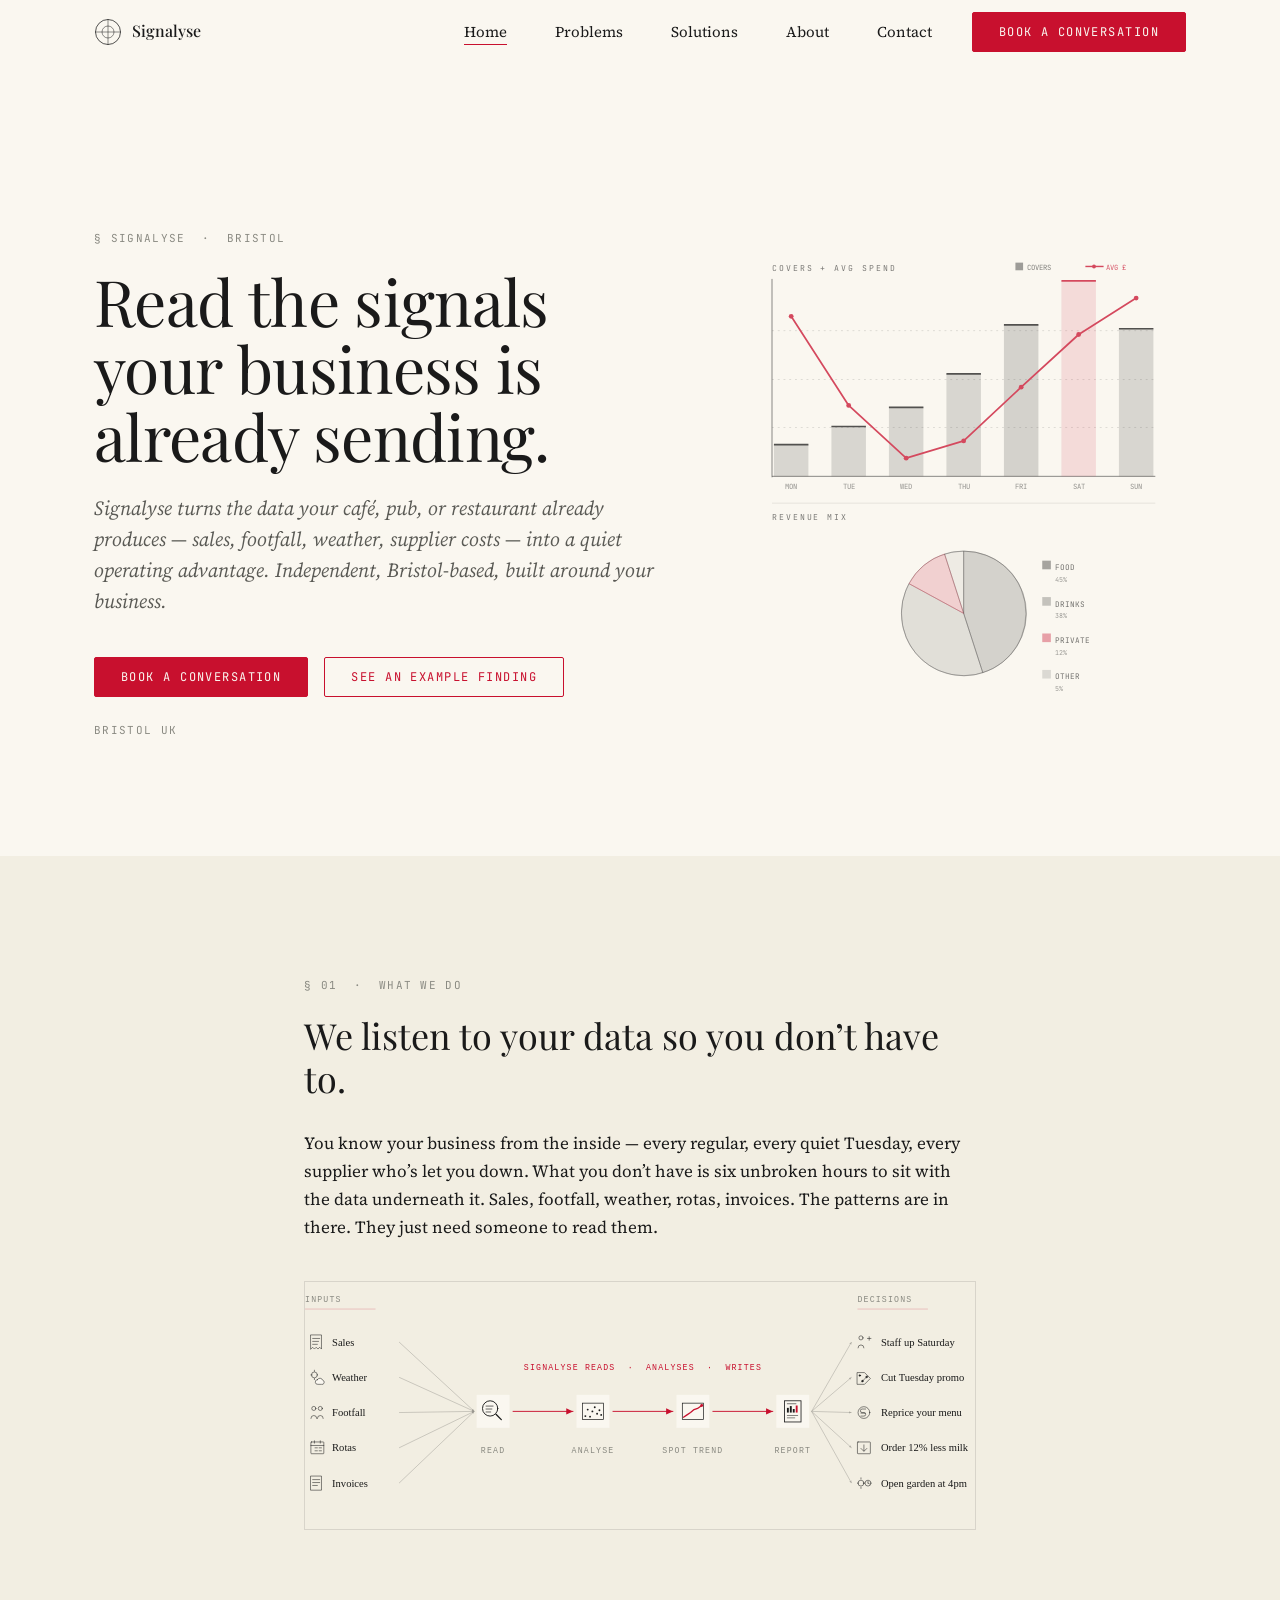
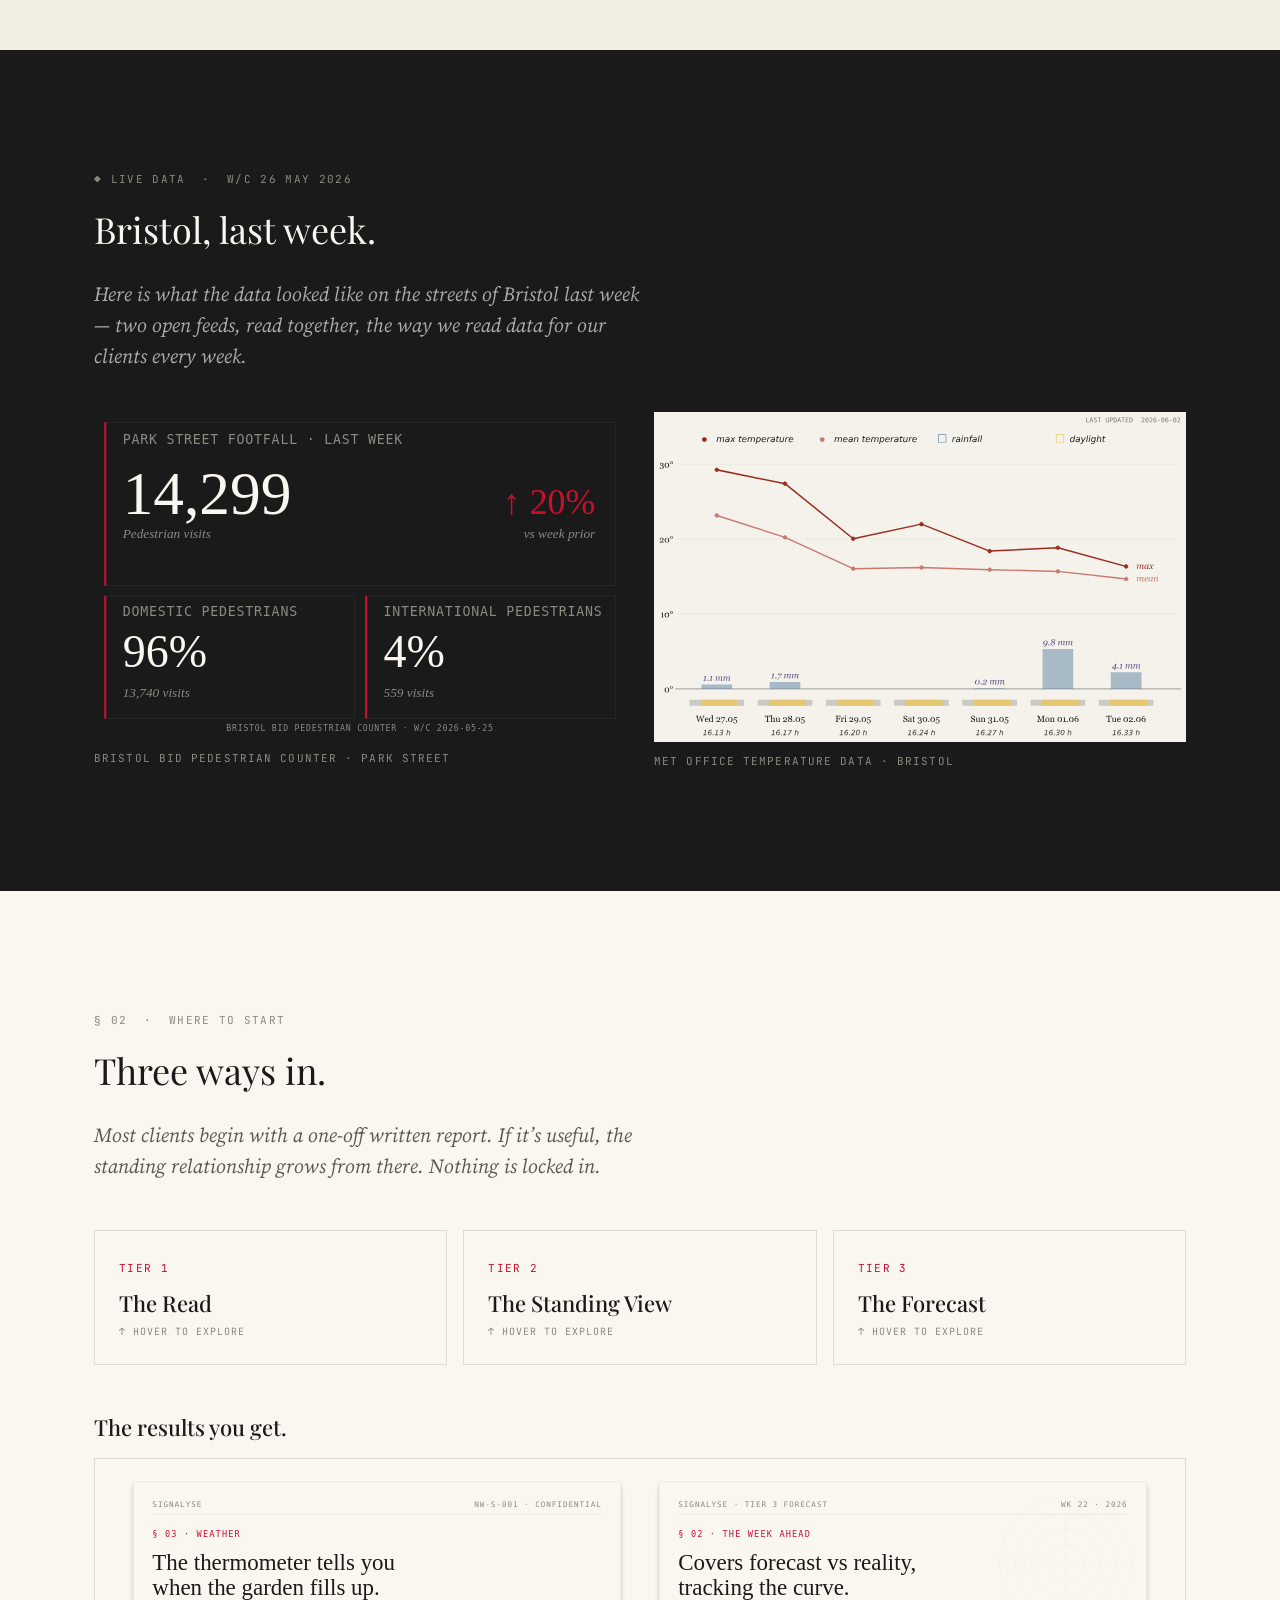
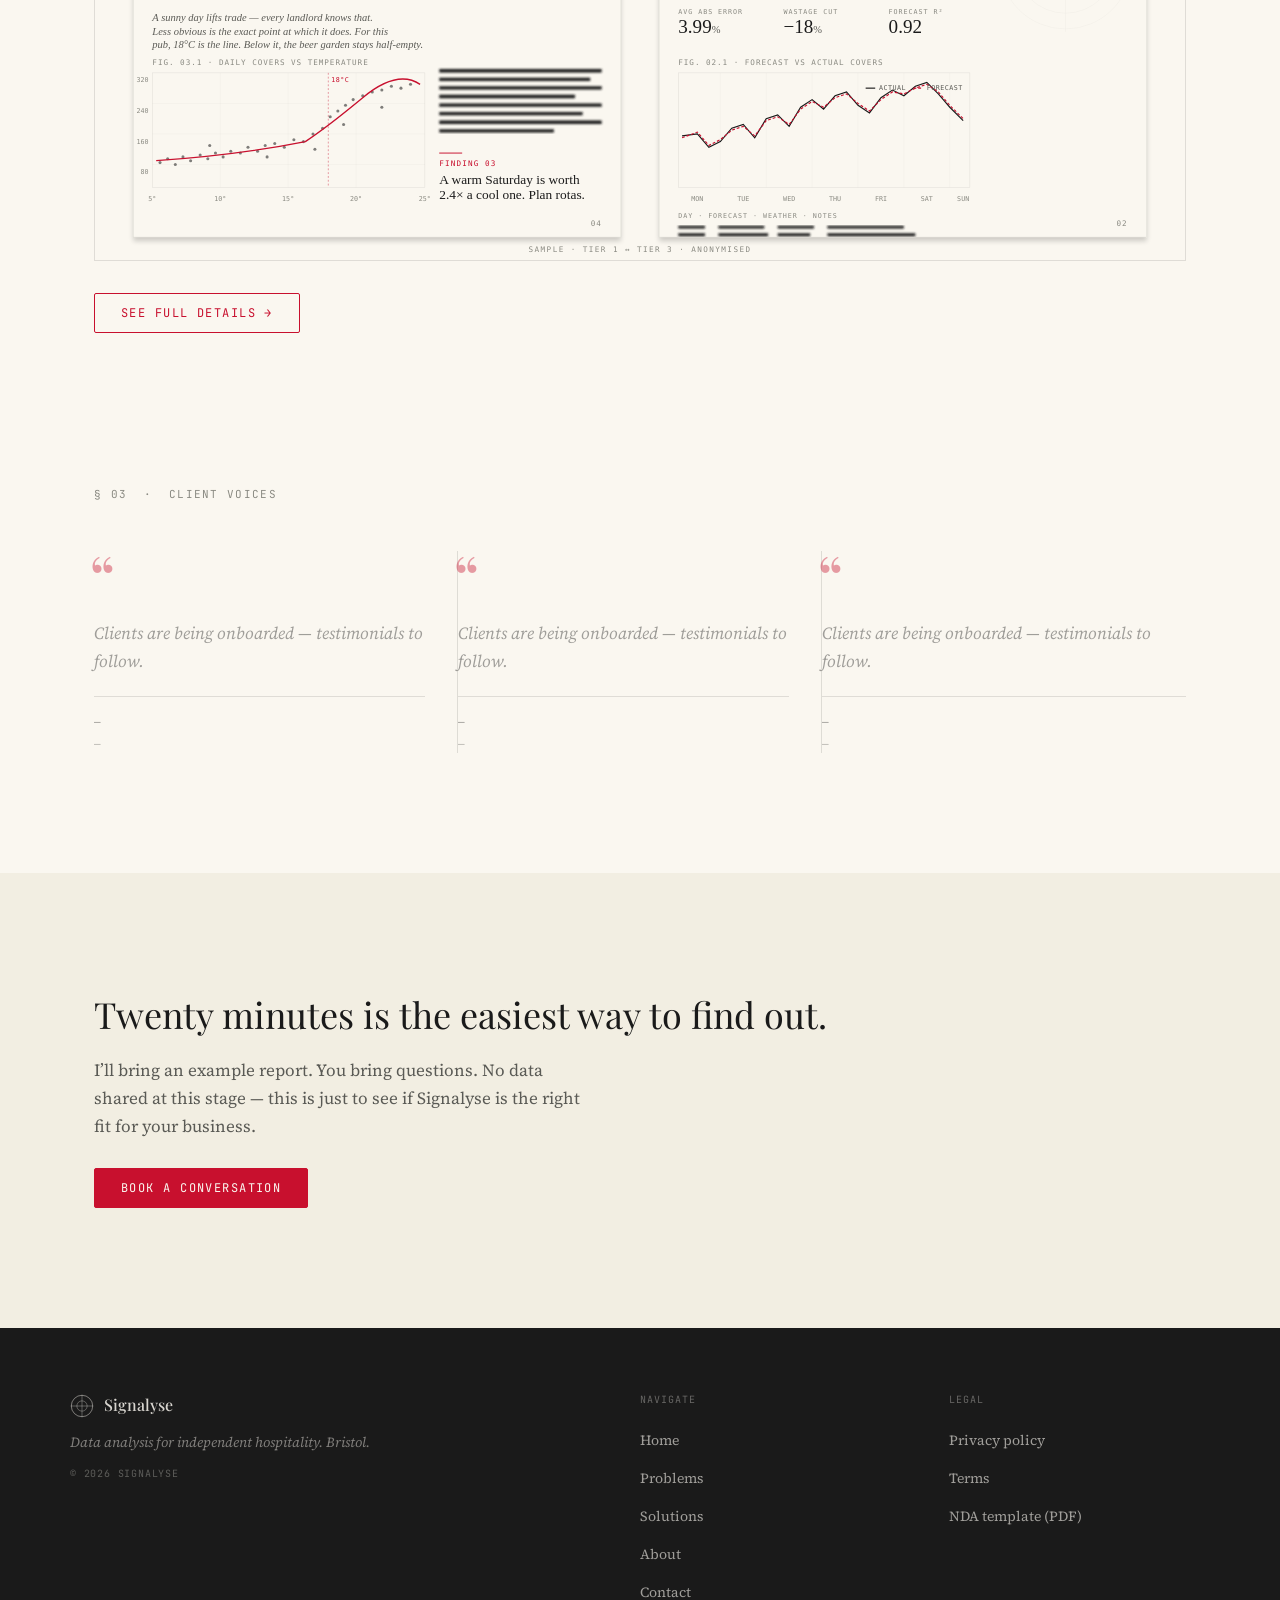
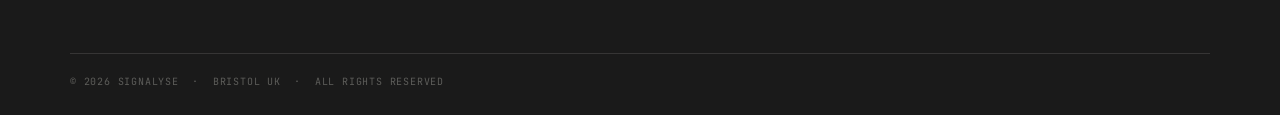
==== index.html @ 60c5df16 "live section on website" ====
<!DOCTYPE html>
<html lang="en">
<head>
  <meta charset="UTF-8">
  <meta name="viewport" content="width=device-width, initial-scale=1.0">
  <meta name="description" content="Signalyse turns the data your café, pub, or restaurant already produces into a quiet operating advantage. Independent, Bristol-based.">
  <title>Signalyse — Bristol</title>

  <!-- EDIT ME: Add analytics snippet here when ready.
  Example (Plausible, no cookies):
  <script defer data-domain="signalyse.co.uk" src="https://plausible.io/js/script.js"></script>
  -->

  <link rel="preconnect" href="https://fonts.googleapis.com">
  <link rel="preconnect" href="https://fonts.gstatic.com" crossorigin>
  <link href="https://fonts.googleapis.com/css2?family=JetBrains+Mono:wght@400&family=Playfair+Display:wght@400;500&family=Source+Serif+4:ital,opsz,wght@0,8..60,400;0,8..60,500;1,8..60,400&display=swap" rel="stylesheet">
  <link rel="stylesheet" href="styles.css?v=3">
</head>
<body class="page-body">

<!-- ============================================================
     NAVIGATION — If you edit nav, update on all five pages.
     Pages: index.html, problems.html, solutions.html, about.html, contact.html
     ============================================================ -->
<header id="site-header">
  <div class="nav-inner">
    <a href="index.html" class="nav-brand" aria-label="Signalyse — home">
      <svg viewBox="0 0 28 28" width="28" height="28" fill="none" aria-hidden="true" focusable="false">
        <circle cx="14" cy="14" r="12.5" stroke="currentColor" stroke-width="0.75"/>
        <circle cx="14" cy="14" r="6"    stroke="currentColor" stroke-width="0.5"/>
        <line x1="14" y1="1"  x2="14" y2="27" stroke="currentColor" stroke-width="0.5"/>
        <line x1="1"  y1="14" x2="27" y2="14" stroke="currentColor" stroke-width="0.5"/>
      </svg>
      <span class="nav-brand-name">Signalyse</span>
    </a>
    <ul class="nav-links" role="list">
      <li><a href="index.html">Home</a></li>
      <li><a href="problems.html">Problems</a></li>
      <li><a href="solutions.html">Solutions</a></li>
      <li><a href="about.html">About</a></li>
      <li><a href="contact.html">Contact</a></li>
    </ul>
    <a href="https://cal.com/signalyse/20min" class="btn btn-primary nav-cta" target="_blank" rel="noopener noreferrer">Book a conversation</a>
    <button id="menu-toggle" class="nav-hamburger"
            aria-expanded="false" aria-controls="mobile-menu"
            aria-label="Open navigation menu">
      <svg viewBox="0 0 24 24" width="22" height="22" fill="none" aria-hidden="true" focusable="false">
        <line x1="3" y1="6"  x2="21" y2="6"  stroke="currentColor" stroke-width="1.5"/>
        <line x1="3" y1="12" x2="21" y2="12" stroke="currentColor" stroke-width="1.5"/>
        <line x1="3" y1="18" x2="21" y2="18" stroke="currentColor" stroke-width="1.5"/>
      </svg>
    </button>
  </div>
</header>

<div id="mobile-menu" role="dialog" aria-modal="true" aria-label="Navigation menu" aria-hidden="true">
  <button id="menu-close" class="mobile-menu-close" aria-label="Close navigation menu">
    <svg viewBox="0 0 24 24" width="22" height="22" fill="none" aria-hidden="true" focusable="false">
      <line x1="4" y1="4" x2="20" y2="20" stroke="currentColor" stroke-width="1.5"/>
      <line x1="20" y1="4" x2="4" y2="20" stroke="currentColor" stroke-width="1.5"/>
    </svg>
  </button>
  <nav class="mobile-menu-links" aria-label="Mobile navigation">
    <a href="index.html">Home</a>
    <a href="problems.html">Problems</a>
    <a href="solutions.html">Solutions</a>
    <a href="about.html">About</a>
    <a href="contact.html">Contact</a>
  </nav>
  <a href="https://cal.com/signalyse/20min" class="btn btn-primary mobile-menu-cta" target="_blank" rel="noopener noreferrer">Book a conversation</a>
</div>


<main>

<!-- ============================================================
     HERO
     ============================================================ -->
<section class="hero" aria-labelledby="hero-heading">
  <div class="hero-inner container">

    <div class="hero-content fade-in">
      <span class="section-label">&sect; SIGNALYSE &nbsp;&middot;&nbsp; BRISTOL</span>
      <h1 id="hero-heading">Read the signals your business is already sending.</h1>
      <p class="lead">Signalyse turns the data your caf&eacute;, pub, or restaurant already produces &mdash; sales, footfall, weather, supplier costs &mdash; into a quiet operating advantage. Independent, Bristol-based, built around your business.</p>
      <div class="btn-group">
        <a href="contact.html" class="btn btn-primary">Book a conversation</a>
        <a href="problems.html" class="btn btn-secondary">See an example finding</a>
      </div>
      <p class="hero-credential">BRISTOL UK</p>
    </div>

    <!-- Decorative analytics charts SVG — desktop only -->
    <svg class="hero-decoration" viewBox="0 0 480 480" style="opacity:0.75" aria-hidden="true" focusable="false">

      <!-- ── Combined chart: Covers (bars) + Avg Spend (line) ── -->
      <text x="48" y="18" font-family="'JetBrains Mono', monospace" font-size="8.5" letter-spacing="2" fill="currentColor" opacity="0.75">COVERS + AVG SPEND</text>

      <!-- Chart legend -->
      <rect x="302" y="9" width="8" height="8" fill="currentColor" opacity="0.55"/>
      <text x="314" y="17" font-family="'JetBrains Mono', monospace" font-size="7.5" fill="currentColor" opacity="0.7">COVERS</text>
      <line x1="375" y1="13" x2="394" y2="13" stroke="#C8102E" stroke-width="1.5"/>
      <circle cx="384" cy="13" r="2" fill="#C8102E"/>
      <text x="397" y="17" font-family="'JetBrains Mono', monospace" font-size="7.5" fill="#C8102E" opacity="0.9">AVG £</text>

      <!-- Grid lines -->
      <line x1="48" y1="80"  x2="448" y2="80"  stroke="currentColor" stroke-width="0.4" stroke-dasharray="2,4" opacity="0.45"/>
      <line x1="48" y1="131" x2="448" y2="131" stroke="currentColor" stroke-width="0.4" stroke-dasharray="2,4" opacity="0.45"/>
      <line x1="48" y1="181" x2="448" y2="181" stroke="currentColor" stroke-width="0.4" stroke-dasharray="2,4" opacity="0.45"/>

      <!-- Axes -->
      <line x1="48" y1="232" x2="448" y2="232" stroke="currentColor" stroke-width="0.7"/>
      <line x1="48" y1="26"  x2="48"  y2="233" stroke="currentColor" stroke-width="0.7"/>

      <!-- Bar fills (covers Mon–Sun: 24,38,52,78,115,148,112 normalised to 204px) -->
      <rect x="50"  y="199" width="36" height="33"  fill="currentColor" opacity="0.20"/>
      <rect x="110" y="180" width="36" height="52"  fill="currentColor" opacity="0.20"/>
      <rect x="170" y="160" width="36" height="72"  fill="currentColor" opacity="0.20"/>
      <rect x="230" y="125" width="36" height="107" fill="currentColor" opacity="0.20"/>
      <rect x="290" y="74"  width="36" height="158" fill="currentColor" opacity="0.22"/>
      <rect x="350" y="28"  width="36" height="204" fill="#C8102E"     opacity="0.16"/>
      <rect x="410" y="78"  width="36" height="154" fill="currentColor" opacity="0.20"/>

      <!-- Bar top caps -->
      <line x1="50"  y1="199" x2="86"  y2="199" stroke="currentColor" stroke-width="1.8"/>
      <line x1="110" y1="180" x2="146" y2="180" stroke="currentColor" stroke-width="1.8"/>
      <line x1="170" y1="160" x2="206" y2="160" stroke="currentColor" stroke-width="1.8"/>
      <line x1="230" y1="125" x2="266" y2="125" stroke="currentColor" stroke-width="1.8"/>
      <line x1="290" y1="74"  x2="326" y2="74"  stroke="currentColor" stroke-width="1.8"/>
      <line x1="350" y1="28"  x2="386" y2="28"  stroke="#C8102E"     stroke-width="1.8"/>
      <line x1="410" y1="78"  x2="446" y2="78"  stroke="currentColor" stroke-width="1.8"/>

      <!-- Avg spend line (red — high Mon/Sun, dips midweek) -->
      <polyline points="68,65 128,158 188,213 248,195 308,139 368,84 428,46"
                fill="none" stroke="#C8102E" stroke-width="1.8" stroke-linejoin="round" stroke-linecap="round"/>

      <!-- Avg spend dots -->
      <circle cx="68"  cy="65"  r="2.5" fill="#C8102E"/>
      <circle cx="128" cy="158" r="2.5" fill="#C8102E"/>
      <circle cx="188" cy="213" r="2.5" fill="#C8102E"/>
      <circle cx="248" cy="195" r="2.5" fill="#C8102E"/>
      <circle cx="308" cy="139" r="2.5" fill="#C8102E"/>
      <circle cx="368" cy="84"  r="2.5" fill="#C8102E"/>
      <circle cx="428" cy="46"  r="2.5" fill="#C8102E"/>

      <!-- Day labels -->
      <text x="68"  y="245" font-family="'JetBrains Mono', monospace" font-size="7.5" fill="currentColor" text-anchor="middle" opacity="0.6">MON</text>
      <text x="128" y="245" font-family="'JetBrains Mono', monospace" font-size="7.5" fill="currentColor" text-anchor="middle" opacity="0.6">TUE</text>
      <text x="188" y="245" font-family="'JetBrains Mono', monospace" font-size="7.5" fill="currentColor" text-anchor="middle" opacity="0.6">WED</text>
      <text x="248" y="245" font-family="'JetBrains Mono', monospace" font-size="7.5" fill="currentColor" text-anchor="middle" opacity="0.6">THU</text>
      <text x="308" y="245" font-family="'JetBrains Mono', monospace" font-size="7.5" fill="currentColor" text-anchor="middle" opacity="0.6">FRI</text>
      <text x="368" y="245" font-family="'JetBrains Mono', monospace" font-size="7.5" fill="currentColor" text-anchor="middle" opacity="0.6">SAT</text>
      <text x="428" y="245" font-family="'JetBrains Mono', monospace" font-size="7.5" fill="currentColor" text-anchor="middle" opacity="0.6">SUN</text>

      <!-- Section divider -->
      <line x1="48" y1="260" x2="448" y2="260" stroke="currentColor" stroke-width="0.4" opacity="0.3"/>

      <!-- ── Pie chart: Revenue Mix ── -->
      <text x="48" y="278" font-family="'JetBrains Mono', monospace" font-size="8.5" letter-spacing="2" fill="currentColor" opacity="0.75">REVENUE MIX</text>

      <!--
        Pie: cx=248 cy=375 r=65. Arcs start 12 o'clock, clockwise.
        Boundary points computed as (cx + r·cos θ, cy + r·sin θ)
        where θ = 2π·cumulative − π/2
        P0 (  0%) = (248, 310)   P1 (45%) = (268, 437)
        P2 ( 83%) = (191, 344)   P3 (95%) = (228, 313)
      -->

      <!-- Food 45% -->
      <path d="M248,310 A65,65 0 0,1 268,437 L248,375 Z" fill="currentColor" opacity="0.22"/>
      <path d="M248,310 A65,65 0 0,1 268,437 L248,375 Z" fill="none" stroke="currentColor" stroke-width="0.7" opacity="0.5"/>

      <!-- Drinks 38% -->
      <path d="M268,437 A65,65 0 0,1 191,344 L248,375 Z" fill="currentColor" opacity="0.14"/>
      <path d="M268,437 A65,65 0 0,1 191,344 L248,375 Z" fill="none" stroke="currentColor" stroke-width="0.7" opacity="0.5"/>

      <!-- Private Dining 12% -->
      <path d="M191,344 A65,65 0 0,1 228,313 L248,375 Z" fill="#C8102E" opacity="0.22"/>
      <path d="M191,344 A65,65 0 0,1 228,313 L248,375 Z" fill="none" stroke="#C8102E" stroke-width="0.7" opacity="0.6"/>

      <!-- Other 5% -->
      <path d="M228,313 A65,65 0 0,1 248,310 L248,375 Z" fill="currentColor" opacity="0.07"/>
      <path d="M228,313 A65,65 0 0,1 248,310 L248,375 Z" fill="none" stroke="currentColor" stroke-width="0.7" opacity="0.5"/>

      <!-- Outer ring -->
      <circle cx="248" cy="375" r="65" fill="none" stroke="currentColor" stroke-width="0.7" opacity="0.5"/>

      <!-- Pie legend (right of centred pie, x=313+17 gap = 330) -->
      <rect x="330" y="320" width="9" height="9" fill="currentColor" opacity="0.50"/>
      <text x="343" y="330" font-family="'JetBrains Mono', monospace" font-size="8" fill="currentColor" opacity="0.8">FOOD</text>
      <text x="343" y="342" font-family="'JetBrains Mono', monospace" font-size="7" fill="currentColor" opacity="0.55">45%</text>

      <rect x="330" y="358" width="9" height="9" fill="currentColor" opacity="0.32"/>
      <text x="343" y="368" font-family="'JetBrains Mono', monospace" font-size="8" fill="currentColor" opacity="0.8">DRINKS</text>
      <text x="343" y="380" font-family="'JetBrains Mono', monospace" font-size="7" fill="currentColor" opacity="0.55">38%</text>

      <rect x="330" y="396" width="9" height="9" fill="#C8102E" opacity="0.50"/>
      <text x="343" y="406" font-family="'JetBrains Mono', monospace" font-size="8" fill="currentColor" opacity="0.8">PRIVATE</text>
      <text x="343" y="418" font-family="'JetBrains Mono', monospace" font-size="7" fill="currentColor" opacity="0.55">12%</text>

      <rect x="330" y="434" width="9" height="9" fill="currentColor" opacity="0.18"/>
      <text x="343" y="444" font-family="'JetBrains Mono', monospace" font-size="8" fill="currentColor" opacity="0.8">OTHER</text>
      <text x="343" y="456" font-family="'JetBrains Mono', monospace" font-size="7" fill="currentColor" opacity="0.55">5%</text>

    </svg>

  </div>
</section>


<!-- ============================================================
     &sect; 01 &middot; WHAT WE DO
     ============================================================ -->
<section aria-labelledby="whatwedo-heading" style="background:var(--bg-secondary)">
  <div class="prose-c fade-in" style="max-width:720px;margin:0 auto;padding:0 24px">
    <span class="section-label">&sect; 01 &nbsp;&middot;&nbsp; WHAT WE DO</span>
    <h2 id="whatwedo-heading">We listen to your data so you don&rsquo;t have to.</h2>
    <p>You know your business from the inside &mdash; every regular, every quiet Tuesday, every supplier who&rsquo;s let you down. What you don&rsquo;t have is six unbroken hours to sit with the data underneath it. Sales, footfall, weather, rotas, invoices. The patterns are in there. They just need someone to read them.</p>
    <figure class="fade-in" style="margin-top:40px">
      <img src="assets/images/diagram-inputs-decisions.svg"
           alt="Diagram showing how Signalyse reads inputs — sales, weather, footfall, rotas, invoices — then analyses, spots trends, and writes decisions back to the business owner"
           style="width:100%;border:0.5px solid var(--rule)"
           loading="lazy">
    </figure>
  </div>
</section>



<!-- ============================================================
     LIVE SIGNAL — LAST WEEK IN BRISTOL
     ============================================================ -->
<section aria-labelledby="signal-heading" class="section-signal">
  <div class="container">
    <span class="section-label fade-in">&#9670; LIVE DATA &nbsp;&middot;&nbsp; W/C 26 MAY 2026</span>
    <h2 id="signal-heading" class="fade-in">Bristol, last week.</h2>
    <p class="lead fade-in">Here is what the data looked like on the streets of Bristol last week &mdash; two open feeds, read together, the way we read data for our clients every week.</p>

    <div class="signal-grid">
      <figure class="signal-figure fade-in">
        <img src="Figures/footfall_2026-06-02.svg"
             alt="Park Street footfall dashboard: 14,299 pedestrian visits for the week of 26 May 2026, up 20% on the prior week — 96% domestic, 4% international"
             loading="lazy">
        <figcaption class="signal-caption">Bristol BID pedestrian counter &middot; Park Street</figcaption>
      </figure>
      <figure class="signal-figure fade-in">
        <img src="Figures/weather_2026-06-02.svg"
             alt="Temperature chart for Bristol, 27 May to 2 June 2026, showing daily maximum and mean temperatures rising toward 25°C by Saturday"
             loading="lazy">
        <figcaption class="signal-caption">Met Office temperature data &middot; Bristol</figcaption>
      </figure>
    </div>

  </div>
</section>


<!-- ============================================================
     &sect; 02 &middot; WHERE TO START
     ============================================================ -->
<section aria-labelledby="tiers-heading">
  <div class="container">
    <span class="section-label fade-in">&sect; 02 &nbsp;&middot;&nbsp; WHERE TO START</span>
    <h2 id="tiers-heading" class="fade-in">Three ways in.</h2>
    <p class="lead fade-in">Most clients begin with a one-off written report. If it&rsquo;s useful, the standing relationship grows from there. Nothing is locked in.</p>

    <div class="tier-preview-grid fade-in">

      <div class="tier-preview-card">
        <span class="tier-preview-num">Tier 1</span>
        <h3>The Read</h3>
        <span class="tier-hover-hint">&#8593; hover to explore</span>
        <div class="tier-expand">
          <p class="tier-preview-desc">A one-off written report. Your data read, analysed, and written up &mdash; patterns found, what they mean, and concrete moves in priority order.</p>
        </div>
      </div>

      <div class="tier-preview-card">
        <span class="tier-preview-num">Tier 2</span>
        <h3>The Standing View</h3>
        <span class="tier-hover-hint">&#8593; hover to explore</span>
        <div class="tier-expand">
          <p class="tier-preview-desc">Quarterly written brief, always-on live dashboard, and ongoing analyst access. A standing relationship that tracks your business across the year.</p>
        </div>
      </div>

      <div class="tier-preview-card">
        <span class="tier-preview-num">Tier 3</span>
        <h3>The Forecast</h3>
        <span class="tier-hover-hint">&#8593; hover to explore</span>
        <div class="tier-expand">
          <p class="tier-preview-desc">A weekly PDF delivered every Sunday evening &mdash; expected covers, sales, or footfall for the seven days ahead, built from your data and the Met Office forecast.</p>
        </div>
      </div>

    </div>

    <div class="fade-in" style="margin-top:48px">
      <h3 style="margin-bottom:16px">The results you get.</h3>
      <figure style="margin:0">
        <img src="assets/images/sample-report-preview.svg"
             alt="Sample Signalyse written report — showing data analysis, trend findings, and prioritised recommendations for a hospitality business"
             style="width:100%;border:0.5px solid var(--rule)"
             loading="lazy">
      </figure>
    </div>

    <div style="margin-top:2rem" class="fade-in">
      <a href="solutions.html" class="btn btn-secondary">See full details &rarr;</a>
    </div>
  </div>
</section>


<!-- ============================================================
     &sect; 03 &middot; CLIENT VOICES
     ============================================================
     ============================================================
     TESTIMONIALS &mdash; PRE-LAUNCH WARNING
     ============================================================
     Do not ship the site with placeholder testimonials live.
     Choose ONE before launch:
       A. Real quotes from real clients (preferred)
       B. Hide this section by adding hidden attribute: <section ... hidden>
     Fake testimonials destroy credibility instantly and are the
     single fastest way to lose the audience this site is for.
     Set this section to hidden until you have at least 2 real quotes.
     ============================================================ -->
<section aria-labelledby="testimonials-heading" style="padding-top:2rem">
  <div class="container">
    <span class="section-label">&sect; 03 &nbsp;&middot;&nbsp; CLIENT VOICES</span>

    <div class="testimonials-grid">

      <article class="testimonial fade-in">
        <span class="testimonial-mark" aria-hidden="true" style="opacity:0.4">&ldquo;</span>
        <blockquote class="testimonial-quote" style="opacity:0.4">
          <p><em>Clients are being onboarded &mdash; testimonials to follow.</em></p>
        </blockquote>
        <hr class="testimonial-rule" aria-hidden="true">
        <span class="testimonial-name" style="opacity:0.4">&mdash;</span>
        <span class="testimonial-role" style="opacity:0.4">&mdash;</span>
      </article>

      <article class="testimonial fade-in">
        <span class="testimonial-mark" aria-hidden="true" style="opacity:0.4">&ldquo;</span>
        <blockquote class="testimonial-quote" style="opacity:0.4">
          <p><em>Clients are being onboarded &mdash; testimonials to follow.</em></p>
        </blockquote>
        <hr class="testimonial-rule" aria-hidden="true">
        <span class="testimonial-name" style="opacity:0.4">&mdash;</span>
        <span class="testimonial-role" style="opacity:0.4">&mdash;</span>
      </article>

      <article class="testimonial fade-in">
        <span class="testimonial-mark" aria-hidden="true" style="opacity:0.4">&ldquo;</span>
        <blockquote class="testimonial-quote" style="opacity:0.4">
          <p><em>Clients are being onboarded &mdash; testimonials to follow.</em></p>
        </blockquote>
        <hr class="testimonial-rule" aria-hidden="true">
        <span class="testimonial-name" style="opacity:0.4">&mdash;</span>
        <span class="testimonial-role" style="opacity:0.4">&mdash;</span>
      </article>

    </div>
  </div>
</section>


<!-- ============================================================
     CLOSING CTA
     ============================================================ -->
<section style="background:var(--bg-secondary)" aria-labelledby="cta-heading">
  <div class="container">
    <div class="cta-strip fade-in">
      <h2 id="cta-heading">Twenty minutes is the easiest way to find out.</h2>
      <p>I&rsquo;ll bring an example report. You bring questions. No data shared at this stage &mdash; this is just to see if Signalyse is the right fit for your business.</p>
      <div class="btn-group">
        <a href="contact.html" class="btn btn-primary">Book a conversation</a>
      </div>
    </div>
  </div>
</section>

</main>


<!-- ============================================================
     FOOTER — If you edit footer, update on all five pages.
     Pages: index.html, problems.html, solutions.html, about.html, contact.html
     ============================================================ -->
<footer class="site-footer">
  <div class="footer-grid">
    <div>
      <a href="index.html" class="footer-brand-row" style="text-decoration:none" aria-label="Signalyse — home">
        <svg viewBox="0 0 28 28" width="24" height="24" fill="none" aria-hidden="true" focusable="false">
          <circle cx="14" cy="14" r="12.5" stroke="rgba(250,247,240,0.7)" stroke-width="0.75"/>
          <circle cx="14" cy="14" r="6"    stroke="rgba(250,247,240,0.7)" stroke-width="0.5"/>
          <line x1="14" y1="1"  x2="14" y2="27" stroke="rgba(250,247,240,0.7)" stroke-width="0.5"/>
          <line x1="1"  y1="14" x2="27" y2="14" stroke="rgba(250,247,240,0.7)" stroke-width="0.5"/>
        </svg>
        <span class="footer-brand-name">Signalyse</span>
      </a>
      <p class="footer-tagline">Data analysis for independent hospitality. Bristol.</p>
      <p class="footer-copy">&copy; 2026 Signalyse</p>
    </div>
    <nav aria-label="Footer navigation">
      <span class="footer-col-label">Navigate</span>
      <ul class="footer-links" role="list">
        <li><a href="index.html">Home</a></li>
        <li><a href="problems.html">Problems</a></li>
        <li><a href="solutions.html">Solutions</a></li>
        <li><a href="about.html">About</a></li>
        <li><a href="contact.html">Contact</a></li>
      </ul>
    </nav>
    <div>
      <span class="footer-col-label">Legal</span>
      <ul class="footer-links" role="list">
        <li><a href="#">Privacy policy</a></li>
        <li><a href="#">Terms</a></li>
        <li><a href="assets/pdf/signalyse-nda-template.pdf" download>NDA template (PDF)</a></li>
      </ul>
    </div>
  </div>
  <div class="footer-strip">
    <p>&copy; 2026 SIGNALYSE &nbsp;&middot;&nbsp; BRISTOL UK &nbsp;&middot;&nbsp; ALL RIGHTS RESERVED</p>
  </div>
</footer>


<script src="main.js"></script>
</body>
</html>
---- styles.css ----
/* ============================================================
   SIGNALYSE — styles.css
   Financial Press / Bloomberg Black design language
   ============================================================
   Structure:
     §0  Custom properties
     §1  Reset & base
     §2  Typography
     §3  Utilities
     §4  Buttons
     §5  Navigation & mobile menu
     §6  Footer
     §7  Hero sections
     §8  Pull quotes
     §9  Home — tier preview cards
     §10 Home — testimonials
     §11 Problems — question cards
     §12 Solutions — tier detail sections
     §13 About
     §14 Contact — methods strip
     §15 Contact — process flowchart
     §16 Contact — NDA / data checklist
     §17 Contact — form
     §18 Calendar modal
     §19 CTA strips
     §20 Fade-in animation
     §21 Responsive overrides
   ============================================================ */


/* ============================================================
   §0 — Custom properties
   EDIT ME: All tokens live here — nothing else needs changing
            for colour or type adjustments.
   ============================================================ */
:root {
  --bg-primary:   #FAF7F0;
  --bg-secondary: #F2EEE2;
  --bg-dark:      #1A1A1A;
  --ink:          #1A1A1A;
  --ink-muted:    #5A5A55;
  --ink-light:    #8A8A82;
  --accent:       #C8102E;
  --accent-dark:  #9A0C23;
  --rule:         rgba(26, 26, 26, 0.12);

  --font-display: 'Playfair Display', Georgia, serif;
  --font-body:    'Source Serif 4', 'Source Serif Pro', Georgia, serif;
  --font-mono:    'JetBrains Mono', 'Courier New', monospace;

  --nav-height:   56px;
  --section-v:    64px;
  --container:    1140px;
  --prose:        720px;
}


/* ============================================================
   §1 — Reset & base
   ============================================================ */
*, *::before, *::after { box-sizing: border-box; margin: 0; padding: 0; }

html {
  scroll-behavior: smooth;
  -webkit-text-size-adjust: 100%;
}

body {
  font-family: var(--font-body);
  font-size: 17px;
  line-height: 1.65;
  color: var(--ink);
  background: var(--bg-primary);
  -webkit-font-smoothing: antialiased;
  -moz-osx-font-smoothing: grayscale;
  overflow-x: hidden;
}

img, svg { display: block; max-width: 100%; }
a { color: inherit; text-decoration: none; }
ul, ol { list-style: none; }
button { font-family: inherit; cursor: pointer; background: none; border: none; color: inherit; }

:focus-visible {
  outline: 2px solid var(--accent);
  outline-offset: 2px;
}

@media (prefers-reduced-motion: reduce) {
  html { scroll-behavior: auto; }
}


/* ============================================================
   §2 — Typography
   ============================================================ */
h1, h2, h3 {
  font-family: var(--font-display);
  font-weight: 400;
  line-height: 1.1;
}

h1 { font-size: 40px; letter-spacing: -0.01em; line-height: 1.05; }
h2 { font-size: 28px; line-height: 1.2; margin-bottom: 28px; }
h3 { font-size: 22px; font-weight: 500; line-height: 1.3; }

p + p { margin-top: 1.2em; }

.section-label {
  font-family: var(--font-mono);
  font-size: 11px;
  letter-spacing: 0.12em;
  text-transform: uppercase;
  color: var(--ink-light);
  margin-bottom: 20px;
  display: block;
}

.lead {
  font-family: var(--font-body);
  font-style: italic;
  font-size: 20px;
  color: var(--ink-muted);
  line-height: 1.55;
  max-width: 60ch;
}

.meta {
  font-family: var(--font-mono);
  font-size: 11px;
  letter-spacing: 0.12em;
  text-transform: uppercase;
  color: var(--ink-light);
}


/* ============================================================
   §3 — Utilities
   ============================================================ */
.sr-only {
  position: absolute;
  width: 1px; height: 1px;
  padding: 0; margin: -1px;
  overflow: hidden;
  clip: rect(0,0,0,0);
  white-space: nowrap;
  border-width: 0;
}

.container {
  max-width: var(--container);
  margin: 0 auto;
  padding: 0 24px;
  width: 100%;
}

section {
  padding-block: var(--section-v);
}

.prose-c {
  max-width: var(--prose);
  margin: 0 auto;
}

.bg-primary   { background: var(--bg-primary); }
.bg-secondary { background: var(--bg-secondary); }

hr.rule-thin {
  height: 0.5px;
  background: var(--rule);
  border: none;
}

.rule-accent {
  display: block;
  width: 24px;
  height: 0.5px;
  background: var(--accent);
  border: none;
  margin: 16px 0;
}


/* ============================================================
   §4 — Buttons
   ============================================================ */
.btn {
  display: inline-block;
  font-family: var(--font-mono);
  font-size: 12px;
  letter-spacing: 0.12em;
  text-transform: uppercase;
  padding: 13px 26px;
  border-radius: 2px;
  border: 1px solid var(--accent);
  transition: background 150ms ease, color 150ms ease, border-color 150ms ease;
  cursor: pointer;
  line-height: 1;
  text-align: center;
  white-space: nowrap;
}

.btn-primary {
  background: var(--accent);
  color: var(--bg-primary);
}
.btn-primary:hover { background: var(--accent-dark); border-color: var(--accent-dark); }

.btn-secondary {
  background: transparent;
  color: var(--accent);
}
.btn-secondary:hover { background: var(--accent); color: var(--bg-primary); }

.btn-group { display: flex; flex-wrap: wrap; gap: 16px; align-items: center; }


/* ============================================================
   §5 — Navigation & mobile menu
   ============================================================ */
#site-header {
  position: fixed;
  inset: 0 0 auto 0;
  height: var(--nav-height);
  background: var(--bg-primary);
  z-index: 100;
  border-bottom: 0.5px solid transparent;
  transition: border-color 250ms ease;
}
#site-header.scrolled { border-bottom-color: var(--rule); }

.nav-inner {
  display: flex;
  align-items: center;
  height: 100%;
  max-width: var(--container);
  margin: 0 auto;
  padding: 0 24px;
  gap: 16px;
}

.nav-brand {
  display: flex;
  align-items: center;
  gap: 10px;
  text-decoration: none;
  color: var(--ink);
  flex-shrink: 0;
}
.nav-brand-name {
  font-family: var(--font-display);
  font-weight: 500;
  font-size: 16px;
}

.nav-links { display: none; margin-left: auto; }
.nav-links li { display: inline; }
.nav-links a {
  font-family: var(--font-body);
  font-size: 15px;
  color: var(--ink);
  padding-bottom: 2px;
  border-bottom: 0.5px solid transparent;
  transition: border-color 150ms ease;
  margin-left: 48px;
}
.nav-links li:first-child a { margin-left: 0; }
.nav-links a:hover,
.nav-links a[aria-current="page"] { border-bottom-color: var(--accent); }

.nav-cta { display: none; flex-shrink: 0; }

.nav-hamburger {
  display: flex;
  align-items: center;
  justify-content: center;
  width: 40px; height: 40px;
  margin-left: auto;
  color: var(--ink);
  border-radius: 2px;
  flex-shrink: 0;
}

/* Mobile menu overlay */
#mobile-menu {
  position: fixed;
  inset: 0;
  background: var(--bg-primary);
  z-index: 200;
  display: flex;
  flex-direction: column;
  padding: 24px 24px 48px;
  opacity: 0;
  pointer-events: none;
  transition: opacity 200ms ease;
}
#mobile-menu.is-open { opacity: 1; pointer-events: auto; }

.mobile-menu-close {
  align-self: flex-end;
  display: flex;
  align-items: center;
  justify-content: center;
  width: 40px; height: 40px;
  color: var(--ink);
  border-radius: 2px;
  margin-bottom: 48px;
}

.mobile-menu-links {
  display: flex;
  flex-direction: column;
  gap: 8px;
}
.mobile-menu-links a {
  font-family: var(--font-display);
  font-size: 32px;
  color: var(--ink);
  padding: 8px 0;
  transition: color 150ms ease;
}
.mobile-menu-links a:hover,
.mobile-menu-links a[aria-current="page"] { color: var(--accent); }

.mobile-menu-cta { margin-top: 40px; align-self: flex-start; }


/* ============================================================
   §6 — Footer
   ============================================================ */
.site-footer {
  background: var(--bg-dark);
  color: var(--bg-primary);
  padding: 64px 24px 0;
}

.footer-grid {
  max-width: var(--container);
  margin: 0 auto;
  display: grid;
  grid-template-columns: 1fr;
  gap: 40px;
  padding-bottom: 48px;
  border-bottom: 0.5px solid rgba(250,247,240,0.12);
}

.footer-brand-row {
  display: flex;
  align-items: center;
  gap: 10px;
  margin-bottom: 12px;
}
.footer-brand-name {
  font-family: var(--font-display);
  font-weight: 500;
  font-size: 16px;
  color: rgba(250,247,240,0.85);
}
.footer-tagline {
  font-size: 14px;
  font-style: italic;
  color: rgba(250,247,240,0.45);
  margin-bottom: 8px;
}
.footer-copy {
  font-family: var(--font-mono);
  font-size: 10px;
  letter-spacing: 0.08em;
  text-transform: uppercase;
  color: rgba(250,247,240,0.3);
}

.footer-col-label {
  font-family: var(--font-mono);
  font-size: 10px;
  letter-spacing: 0.10em;
  text-transform: uppercase;
  color: rgba(250,247,240,0.35);
  margin-bottom: 16px;
  display: block;
}
.footer-links { display: flex; flex-direction: column; gap: 10px; }
.footer-links a {
  font-size: 14px;
  color: rgba(250,247,240,0.6);
  transition: color 150ms ease;
}
.footer-links a:hover { color: rgba(250,247,240,0.9); }

.footer-strip {
  max-width: var(--container);
  margin: 0 auto;
  padding: 20px 0 24px;
}
.footer-strip p {
  font-family: var(--font-mono);
  font-size: 10px;
  letter-spacing: 0.08em;
  text-transform: uppercase;
  color: rgba(250,247,240,0.3);
}

/* Page body offset for fixed header */
.page-body { padding-top: var(--nav-height); }


/* ============================================================
   §7 — Hero sections
   ============================================================ */
.hero {
  min-height: 88vh;
  display: flex;
  align-items: center;
  background: var(--bg-primary);
  padding-top: calc(var(--nav-height) + 48px);
  padding-bottom: 64px;
}

.hero-inner {
  max-width: var(--container);
  margin: 0 auto;
  width: 100%;
  display: grid;
  grid-template-columns: 1fr;
  gap: 48px;
  align-items: center;
}

.hero-content h1 { margin-bottom: 24px; max-width: 18ch; }
.hero-content .lead { margin-bottom: 40px; }
.hero-credential {
  margin-top: 24px;
  font-family: var(--font-mono);
  font-size: 11px;
  letter-spacing: 0.12em;
  text-transform: uppercase;
  color: var(--ink-light);
}

.hero-decoration {
  display: none;
  color: var(--ink);
  opacity: 0.75;
  width: 100%;
  max-width: 460px;
  flex-shrink: 0;
}

/* Page hero (non-home) */
.page-hero {
  padding: calc(var(--nav-height) + 64px) 24px 64px;
  background: var(--bg-primary);
}
.page-hero h1 { margin-bottom: 24px; max-width: 20ch; }
.page-hero .lead { max-width: 60ch; }


/* ============================================================
   §8 — Pull quotes
   ============================================================ */
.pull-quote {
  max-width: var(--prose);
  margin: 48px auto;
  padding: 40px 0;
  border-top: 0.5px solid var(--rule);
  border-bottom: 0.5px solid var(--rule);
  position: relative;
}

.pull-quote blockquote {
  font-style: italic;
  font-size: 20px;
  color: var(--ink-muted);
  line-height: 1.65;
  padding-left: 48px;
}

.pull-quote blockquote::before {
  content: '\201C';
  font-family: var(--font-display);
  font-size: 80px;
  color: var(--accent);
  line-height: 0.75;
  position: absolute;
  left: 0;
  top: 40px;
}


/* ============================================================
   §9 — Home: tier preview cards
   ============================================================ */
.tier-preview-grid {
  display: grid;
  grid-template-columns: repeat(3, 1fr);
  gap: 16px;
  margin-top: 48px;
}

.tier-preview-card {
  padding: 28px 24px 24px;
  border: 0.5px solid var(--rule);
  transition: background 200ms ease, border-color 200ms ease;
}
.tier-preview-card:hover {
  background: var(--bg-secondary);
  border-color: rgba(200, 16, 46, 0.25);
}

.tier-preview-num {
  font-family: var(--font-mono);
  font-size: 11px;
  letter-spacing: 0.12em;
  text-transform: uppercase;
  color: var(--accent);
  margin-bottom: 12px;
  display: block;
}
.tier-preview-card h3 { margin-bottom: 0; }

.tier-hover-hint {
  font-family: var(--font-mono);
  font-size: 10px;
  letter-spacing: 0.10em;
  text-transform: uppercase;
  color: var(--ink-light);
  display: block;
  margin-top: 6px;
}

.tier-expand {
  max-height: 0;
  overflow: hidden;
  opacity: 0;
  transition: max-height 350ms ease, opacity 250ms ease;
}
.tier-preview-card:hover .tier-expand {
  max-height: 200px;
  opacity: 1;
}

.tier-preview-desc {
  font-style: italic;
  color: var(--ink-muted);
  font-size: 16px;
  margin-top: 16px;
  margin-bottom: 12px;
}
.tier-preview-price {
  font-family: var(--font-display);
  font-size: 22px;
  color: var(--ink);
}

.tier-footnote {
  margin-top: 32px;
  padding-top: 24px;
  border-top: 0.5px solid var(--rule);
  font-family: var(--font-mono);
  font-size: 11px;
  letter-spacing: 0.12em;
  text-transform: uppercase;
  color: var(--ink-light);
}


/* ============================================================
   §10 — Home: testimonials
   ============================================================ */
.testimonials-grid {
  display: grid;
  grid-template-columns: 1fr;
  gap: 48px;
  margin-top: 48px;
}

.testimonial-mark {
  font-family: var(--font-display);
  font-size: 64px;
  color: var(--accent);
  line-height: 0.8;
  display: block;
  margin-bottom: 16px;
  margin-left: -0.08em;
}
.testimonial-quote {
  font-style: italic;
  font-size: 17px;
  line-height: 1.7;
  margin-bottom: 20px;
}
.testimonial hr { height: 0.5px; background: var(--rule); border: none; margin-bottom: 16px; }
.testimonial-name {
  font-family: var(--font-mono);
  font-size: 11px;
  letter-spacing: 0.10em;
  text-transform: uppercase;
  color: var(--ink);
  display: block;
}
.testimonial-role {
  font-family: var(--font-mono);
  font-size: 11px;
  letter-spacing: 0.10em;
  text-transform: uppercase;
  color: var(--ink-muted);
  display: block;
  margin-top: 4px;
}


/* ============================================================
   §11 — Problems: question cards
   ============================================================ */
.question-grid {
  display: grid;
  grid-template-columns: 1fr;
  gap: 0;
  margin-top: 48px;
}

.question-card {
  padding: 40px 0;
  border-top: 0.5px solid var(--rule);
}
.question-card:last-child { border-bottom: 0.5px solid var(--rule); }

.question-num {
  font-family: var(--font-mono);
  font-size: 11px;
  letter-spacing: 0.12em;
  text-transform: uppercase;
  color: var(--ink-light);
  margin-bottom: 12px;
  display: block;
}

.question-card h3 { margin-bottom: 12px; font-size: 22px; font-weight: 500; }

.question-rule {
  width: 24px;
  height: 0.5px;
  background: var(--accent);
  border: none;
  margin-bottom: 16px;
  display: block;
}

.question-answer {
  font-size: 16px;
  color: var(--ink-muted);
  line-height: 1.7;
  margin-bottom: 20px;
  max-width: 56ch;
}

.question-framing {
  font-family: var(--font-mono);
  font-size: 10px;
  letter-spacing: 0.10em;
  text-transform: uppercase;
  color: var(--ink-light);
  border-top: 0.5px solid var(--rule);
  padding-top: 14px;
  line-height: 1.7;
}


/* ============================================================
   §12 — Solutions: tier detail sections
   ============================================================ */
.tier-detail-section { background: var(--bg-primary); }
.tier-detail-section.alt { background: var(--bg-secondary); }

.tier-detail-inner {
  max-width: var(--container);
  margin: 0 auto;
  padding: 0 24px;
  display: grid;
  grid-template-columns: 1fr;
  gap: 48px;
  align-items: start;
}

.tier-prose h2 { margin-bottom: 20px; }
.tier-prose p { color: var(--ink-muted); font-size: 17px; }

hr.tier-divider {
  border: none;
  border-top: 0.5px solid var(--rule);
  margin: 28px 0 0;
}

.tier-price-large {
  font-family: var(--font-display);
  font-size: 28px;
  font-weight: 500;
  color: var(--accent);
  margin-top: 24px;
  display: block;
}
.tier-price-meta {
  font-family: var(--font-mono);
  font-size: 11px;
  letter-spacing: 0.12em;
  text-transform: uppercase;
  color: var(--ink-light);
  margin-top: 6px;
  display: block;
}

.report-preview-img {
  width: 100%;
  max-width: 480px;
  border: 0.5px solid var(--rule);
}

.quarterly-themes { margin-top: 24px; }
.quarterly-theme {
  display: flex;
  gap: 20px;
  align-items: baseline;
  padding: 12px 0;
  border-bottom: 0.5px solid var(--rule);
}
.quarterly-theme:first-child { border-top: 0.5px solid var(--rule); }
.q-label {
  font-family: var(--font-mono);
  font-size: 11px;
  letter-spacing: 0.12em;
  text-transform: uppercase;
  color: var(--accent);
  flex-shrink: 0;
  min-width: 2rem;
}
.q-desc { font-size: 15px; color: var(--ink-muted); }


/* ============================================================
   §13 — About
   ============================================================ */
.about-hero-inner {
  max-width: var(--container);
  margin: 0 auto;
  padding: 0 24px;
  display: grid;
  grid-template-columns: 1fr;
  gap: 48px;
  align-items: start;
}

.portrait-placeholder {
  width: 100%;
  max-width: 480px;
  border: 0.5px solid var(--rule);
}

.about-prose .lead { margin-bottom: 28px; }
.about-prose p { color: var(--ink-muted); font-size: 17px; }

.credentials-strip {
  margin-top: 40px;
  padding-top: 24px;
  border-top: 0.5px solid var(--rule);
  font-family: var(--font-mono);
  font-size: 11px;
  letter-spacing: 0.12em;
  text-transform: uppercase;
  color: var(--accent);
}

.three-col-grid {
  display: grid;
  grid-template-columns: 1fr;
  gap: 40px;
  margin-top: 40px;
}
.three-col-item h3 { margin-bottom: 12px; }
.three-col-item p { font-size: 16px; color: var(--ink-muted); }


/* ============================================================
   §14 — Contact: methods strip
   ============================================================ */
.contact-methods {
  display: grid;
  grid-template-columns: 1fr;
  gap: 40px;
  margin-top: 40px;
}

.contact-method { padding-bottom: 32px; border-bottom: 0.5px solid var(--rule); }
.contact-method:last-child { border-bottom: none; }

.contact-icon { color: var(--accent); margin-bottom: 16px; }
.contact-method-label {
  font-family: var(--font-mono);
  font-size: 11px;
  letter-spacing: 0.12em;
  text-transform: uppercase;
  color: var(--ink-light);
  margin-bottom: 8px;
  display: block;
}
.contact-method-detail {
  font-family: var(--font-display);
  font-size: 20px;
  color: var(--ink);
  margin-bottom: 6px;
  display: block;
}
.contact-method-detail a {
  border-bottom: 0.5px solid transparent;
  transition: border-color 150ms ease;
}
.contact-method-detail a:hover { border-bottom-color: var(--accent); }
.contact-method-context {
  font-size: 14px;
  color: var(--ink-muted);
  font-style: italic;
}


/* ============================================================
   §15 — Contact: process flowchart
   ============================================================ */
.process-steps {
  max-width: 680px;
  margin: 40px auto 0;
  position: relative;
}

.process-steps::before {
  content: '';
  position: absolute;
  left: 23px;
  top: 52px;
  bottom: 40px;
  width: 0.5px;
  background: rgba(200,16,46,0.25);
}

.process-step {
  display: grid;
  grid-template-columns: 56px 1fr;
  gap: 0 24px;
  margin-bottom: 40px;
  position: relative;
}
.process-step:last-child { margin-bottom: 0; }

.step-circle {
  width: 48px; height: 48px;
  border: 1px solid var(--accent);
  border-radius: 50%;
  display: flex;
  align-items: center;
  justify-content: center;
  font-family: var(--font-display);
  font-size: 15px;
  color: var(--accent);
  flex-shrink: 0;
  background: var(--bg-secondary);
  position: relative;
  z-index: 1;
}

.step-body { padding-top: 8px; }
.step-title {
  font-family: var(--font-display);
  font-size: 20px;
  font-weight: 500;
  color: var(--ink);
  margin-bottom: 8px;
}
.step-desc { font-size: 16px; color: var(--ink-muted); line-height: 1.65; margin-bottom: 8px; }
.step-timing {
  font-family: var(--font-mono);
  font-size: 10px;
  letter-spacing: 0.12em;
  text-transform: uppercase;
  color: var(--accent);
}


/* ============================================================
   §16 — Contact: NDA / data handling
   ============================================================ */
.nda-inner {
  max-width: var(--container);
  margin: 0 auto;
  padding-inline: 24px;
  display: grid;
  grid-template-columns: 1fr;
  gap: 48px;
  align-items: start;
}

.nda-prose h2 { margin-bottom: 20px; }
.nda-prose p { color: var(--ink-muted); font-size: 17px; margin-bottom: 32px; }

.data-checklist { display: flex; flex-direction: column; }
.checklist-item {
  padding: 20px 0;
  border-top: 0.5px solid var(--rule);
}
.checklist-item:last-child { border-bottom: 0.5px solid var(--rule); }
.checklist-item h3 { font-size: 17px; margin-bottom: 4px; }
.checklist-item p { font-size: 15px; color: var(--ink-muted); }


/* ============================================================
   §17 — Contact: form
   ============================================================ */
.contact-form { max-width: 560px; margin: 0 auto; }

.form-group { margin-bottom: 28px; }
.form-group label {
  display: block;
  font-family: var(--font-mono);
  font-size: 11px;
  letter-spacing: 0.12em;
  text-transform: uppercase;
  color: var(--ink-light);
  margin-bottom: 8px;
}
.form-group input,
.form-group textarea {
  width: 100%;
  background: var(--bg-primary);
  border: none;
  border-bottom: 1px solid rgba(26,26,26,0.3);
  padding: 10px 0;
  font-family: var(--font-body);
  font-size: 17px;
  color: var(--ink);
  border-radius: 0;
  -webkit-appearance: none;
  appearance: none;
  transition: border-color 150ms ease;
  outline: none;
}
.bg-secondary .form-group input,
.bg-secondary .form-group textarea { background: var(--bg-secondary); }
.form-group input:focus,
.form-group textarea:focus { border-bottom-color: var(--accent); }
.form-group input::placeholder,
.form-group textarea::placeholder { color: var(--ink-light); font-style: italic; }
.form-group textarea { resize: vertical; min-height: 100px; }

.form-note { margin-top: 16px; font-size: 15px; color: var(--ink-muted); font-style: italic; }


/* ============================================================
   §18 — Calendar modal
   ============================================================ */
#cal-modal {
  position: fixed;
  inset: 0;
  background: rgba(26,26,26,0.8);
  z-index: 300;
  display: flex;
  align-items: center;
  justify-content: center;
  padding: 24px;
  opacity: 0;
  pointer-events: none;
  transition: opacity 200ms ease;
}
#cal-modal.is-open { opacity: 1; pointer-events: auto; }

.modal-box {
  background: var(--bg-primary);
  border-radius: 2px;
  width: 100%;
  max-width: 600px;
  max-height: 90vh;
  overflow-y: auto;
  padding: 48px 40px 40px;
  position: relative;
}

.modal-close-btn {
  position: absolute;
  top: 16px; right: 16px;
  display: flex;
  align-items: center;
  gap: 8px;
  font-family: var(--font-mono);
  font-size: 11px;
  letter-spacing: 0.10em;
  text-transform: uppercase;
  color: var(--ink-muted);
  padding: 6px;
  border-radius: 2px;
  transition: color 150ms ease;
}
.modal-close-btn:hover { color: var(--ink); }

.modal-embed-placeholder {
  background: var(--bg-secondary);
  border: 0.5px solid var(--rule);
  padding: 48px 32px;
  text-align: center;
  border-radius: 2px;
  margin-top: 28px;
}
.modal-embed-placeholder p { font-size: 14px; color: var(--ink-muted); font-style: italic; margin-bottom: 12px; }
.modal-embed-placeholder .meta { display: block; }


/* ============================================================
   §19 — CTA strips
   ============================================================ */
.cta-strip h2 { margin-bottom: 20px; }
.cta-strip p { max-width: 54ch; margin-bottom: 28px; color: var(--ink-muted); }


/* ============================================================
   §20 — Image placeholders
   ============================================================ */
.img-placeholder {
  width: 100%;
  background: var(--bg-secondary);
  border: 0.5px solid var(--rule);
  display: flex;
  align-items: center;
  justify-content: center;
  min-height: 260px;
}
.img-placeholder span {
  font-family: var(--font-mono);
  font-size: 10px;
  letter-spacing: 0.14em;
  text-transform: uppercase;
  color: var(--ink-light);
}


/* ============================================================
   §21 — Fade-in animation
   ============================================================ */
.fade-in { opacity: 0; transition: opacity 400ms ease; }
.fade-in.is-visible { opacity: 1; }

@media (prefers-reduced-motion: reduce) {
  .fade-in { opacity: 1; transition: none; }
}


/* ============================================================
   §21 — Home — live signal section
   ============================================================ */
.section-signal {
  background: var(--bg-dark);
  color: var(--bg-primary);
}

.section-signal .section-label {
  color: var(--ink-light);
}

.section-signal h2 {
  color: var(--bg-primary);
}

.section-signal .lead {
  color: rgba(250, 247, 240, 0.65);
  max-width: 56ch;
}

.signal-grid {
  display: grid;
  grid-template-columns: 1fr 1fr;
  gap: 28px;
  margin-top: 40px;
  align-items: start;
}

.signal-figure {
  margin: 0;
}

.signal-figure img {
  width: 100%;
  display: block;
}

.signal-caption {
  font-family: var(--font-mono);
  font-size: 11px;
  letter-spacing: 0.1em;
  text-transform: uppercase;
  color: var(--ink-light);
  margin-top: 10px;
}

.signal-insight {
  margin-top: 48px;
  padding-left: 20px;
  border-left: 2px solid var(--accent);
  font-family: var(--font-body);
  font-style: italic;
  font-size: 18px;
  line-height: 1.65;
  color: rgba(250, 247, 240, 0.7);
  max-width: 680px;
}


/* ============================================================
   §22 — Responsive overrides
   ============================================================ */

/* <768px — mobile tier cards: stack + always show expand */
@media (max-width: 767px) {
  .tier-preview-grid { grid-template-columns: 1fr; gap: 12px; }
  .tier-expand { max-height: none; opacity: 1; overflow: visible; transition: none; }
  .tier-hover-hint { display: none; }
  .signal-grid { grid-template-columns: 1fr; gap: 24px; }
}

/* ≥768px — tablet */
@media (min-width: 768px) {
  :root { --nav-height: 64px; }
  h1 { font-size: 52px; }
  h2 { font-size: 32px; }

  .nav-links { display: flex; align-items: center; gap: 0; }
  .nav-hamburger { display: none; }
  .nav-cta { display: inline-block; margin-left: 24px; }

  .footer-grid { grid-template-columns: 2fr 1fr 1fr; gap: 48px; }

  .testimonials-grid { grid-template-columns: repeat(3, 1fr); gap: 0; }
  .testimonial {
    padding-right: 32px;
    border-right: 0.5px solid var(--rule);
  }
  .testimonial:last-child { border-right: none; padding-right: 0; }

  .question-grid { grid-template-columns: repeat(2, 1fr); }
  .question-card { padding: 48px 40px 48px 0; border-top: 0.5px solid var(--rule); border-bottom: none; }
  .question-card:nth-child(2n) { padding-left: 40px; padding-right: 0; border-left: 0.5px solid var(--rule); }
  .question-card:nth-last-child(-n+2) { border-bottom: 0.5px solid var(--rule); }
  .question-card:last-child { border-bottom: 0.5px solid var(--rule); }

  .tier-detail-inner { grid-template-columns: 1fr 1fr; gap: 64px; padding-inline: 24px; }

  .about-hero-inner { grid-template-columns: 1fr 1.6fr; gap: 64px; padding-inline: 24px; }

  .contact-methods { grid-template-columns: repeat(3, 1fr); gap: 0; }
  .contact-method {
    padding-bottom: 0;
    border-bottom: none;
    padding-right: 32px;
    border-right: 0.5px solid var(--rule);
  }
  .contact-method:last-child { border-right: none; padding-right: 0; padding-left: 32px; }
  .contact-method:nth-child(2) { padding-inline: 32px; }

  .nda-inner { grid-template-columns: 1fr 1fr; gap: 64px; padding-inline: 24px; }

  .three-col-grid { grid-template-columns: repeat(3, 1fr); gap: 48px; }

  .page-hero { padding: calc(var(--nav-height) + 64px) 24px 64px; }
  .hero-inner { padding-inline: 24px; }
}

/* ≥1024px — desktop */
@media (min-width: 1024px) {
  :root { --section-v: 120px; }
  h1 { font-size: 64px; }
  h2 { font-size: 36px; }

  .hero-inner { grid-template-columns: 1fr 460px; }
  .hero-decoration { display: block; }
}
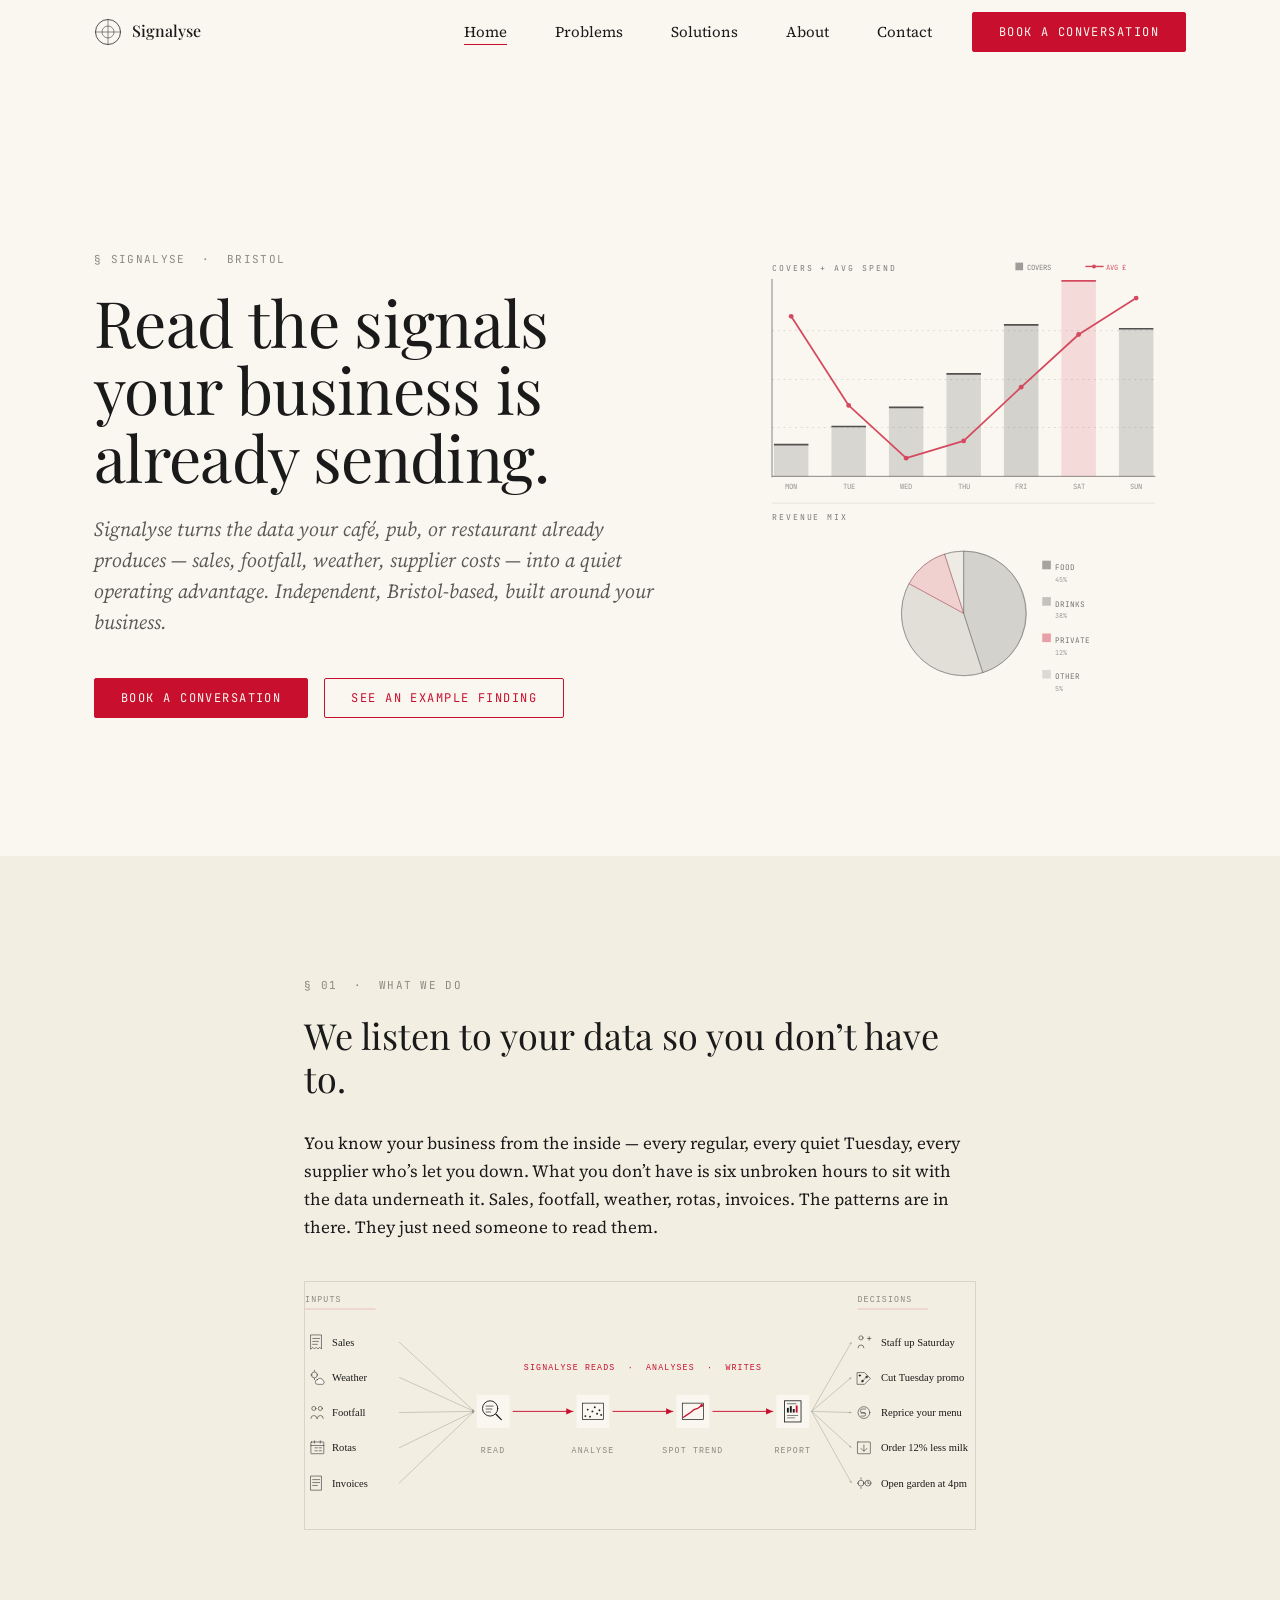
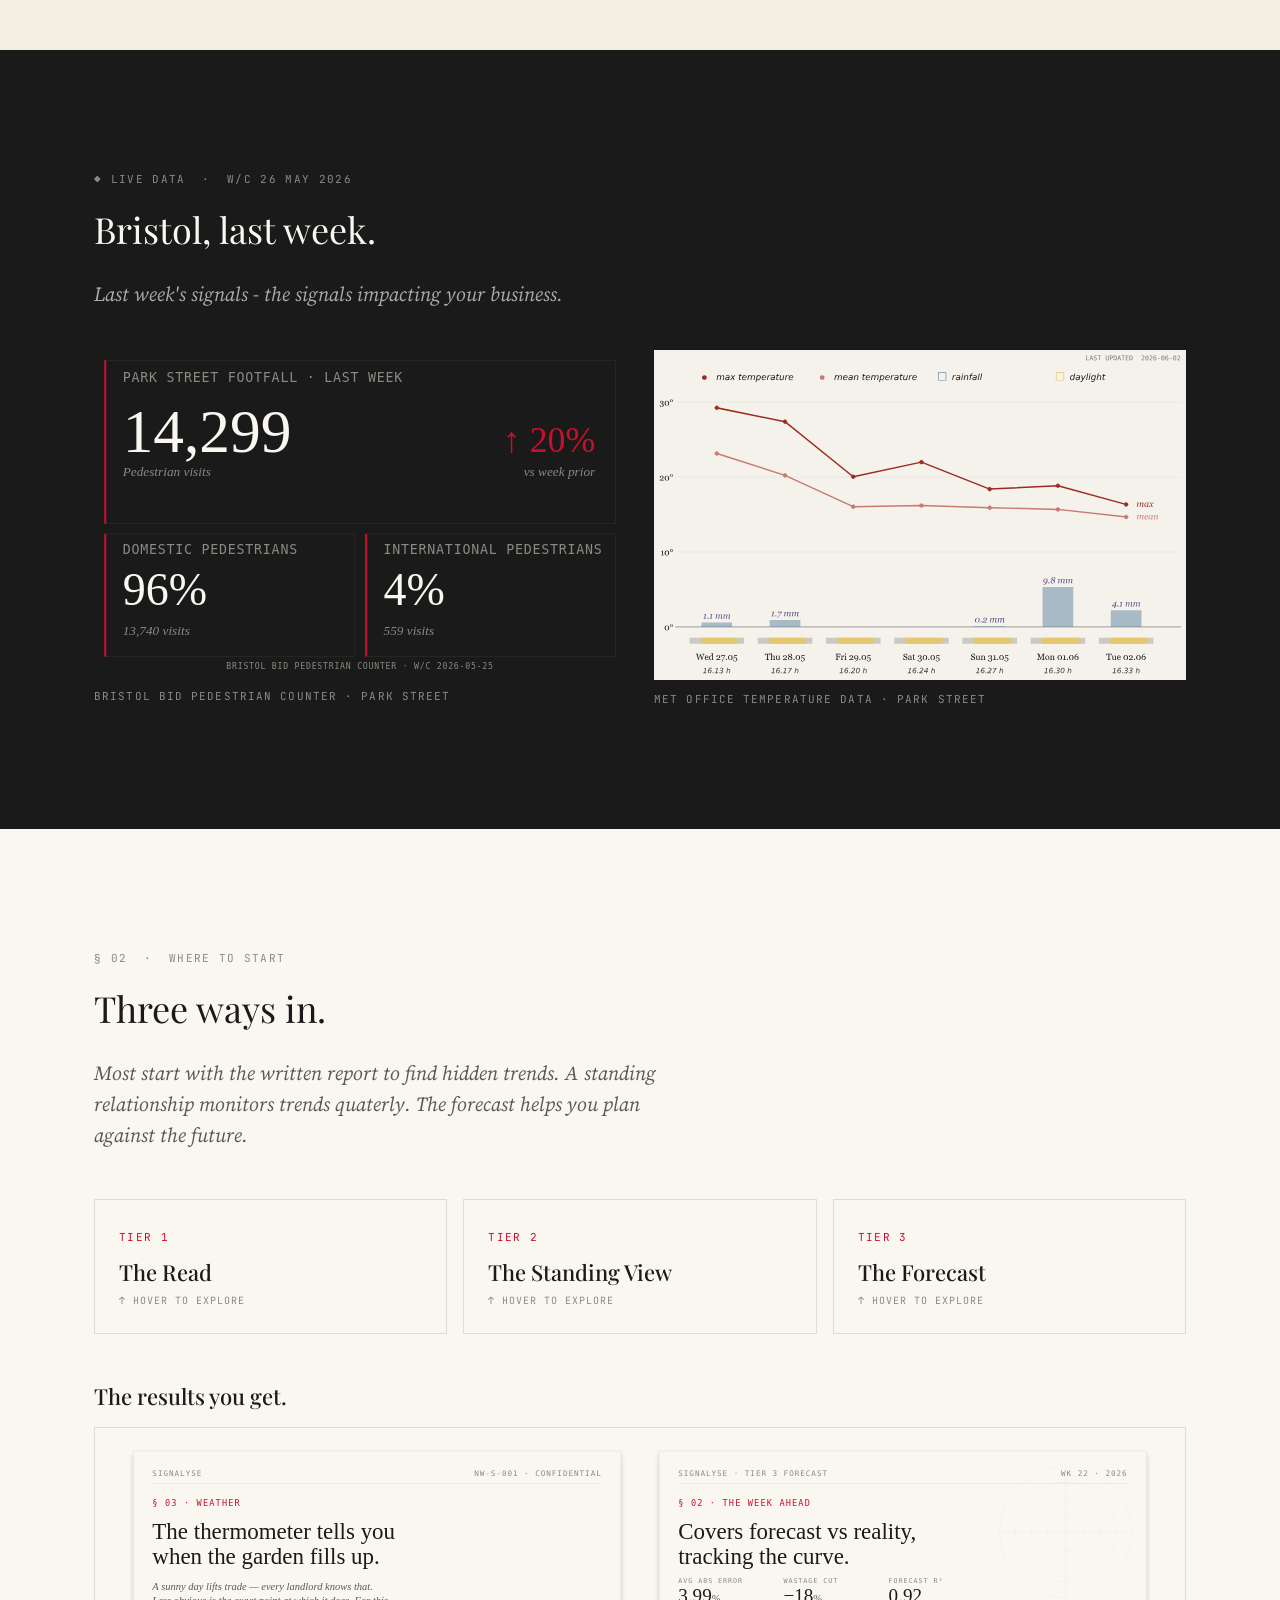
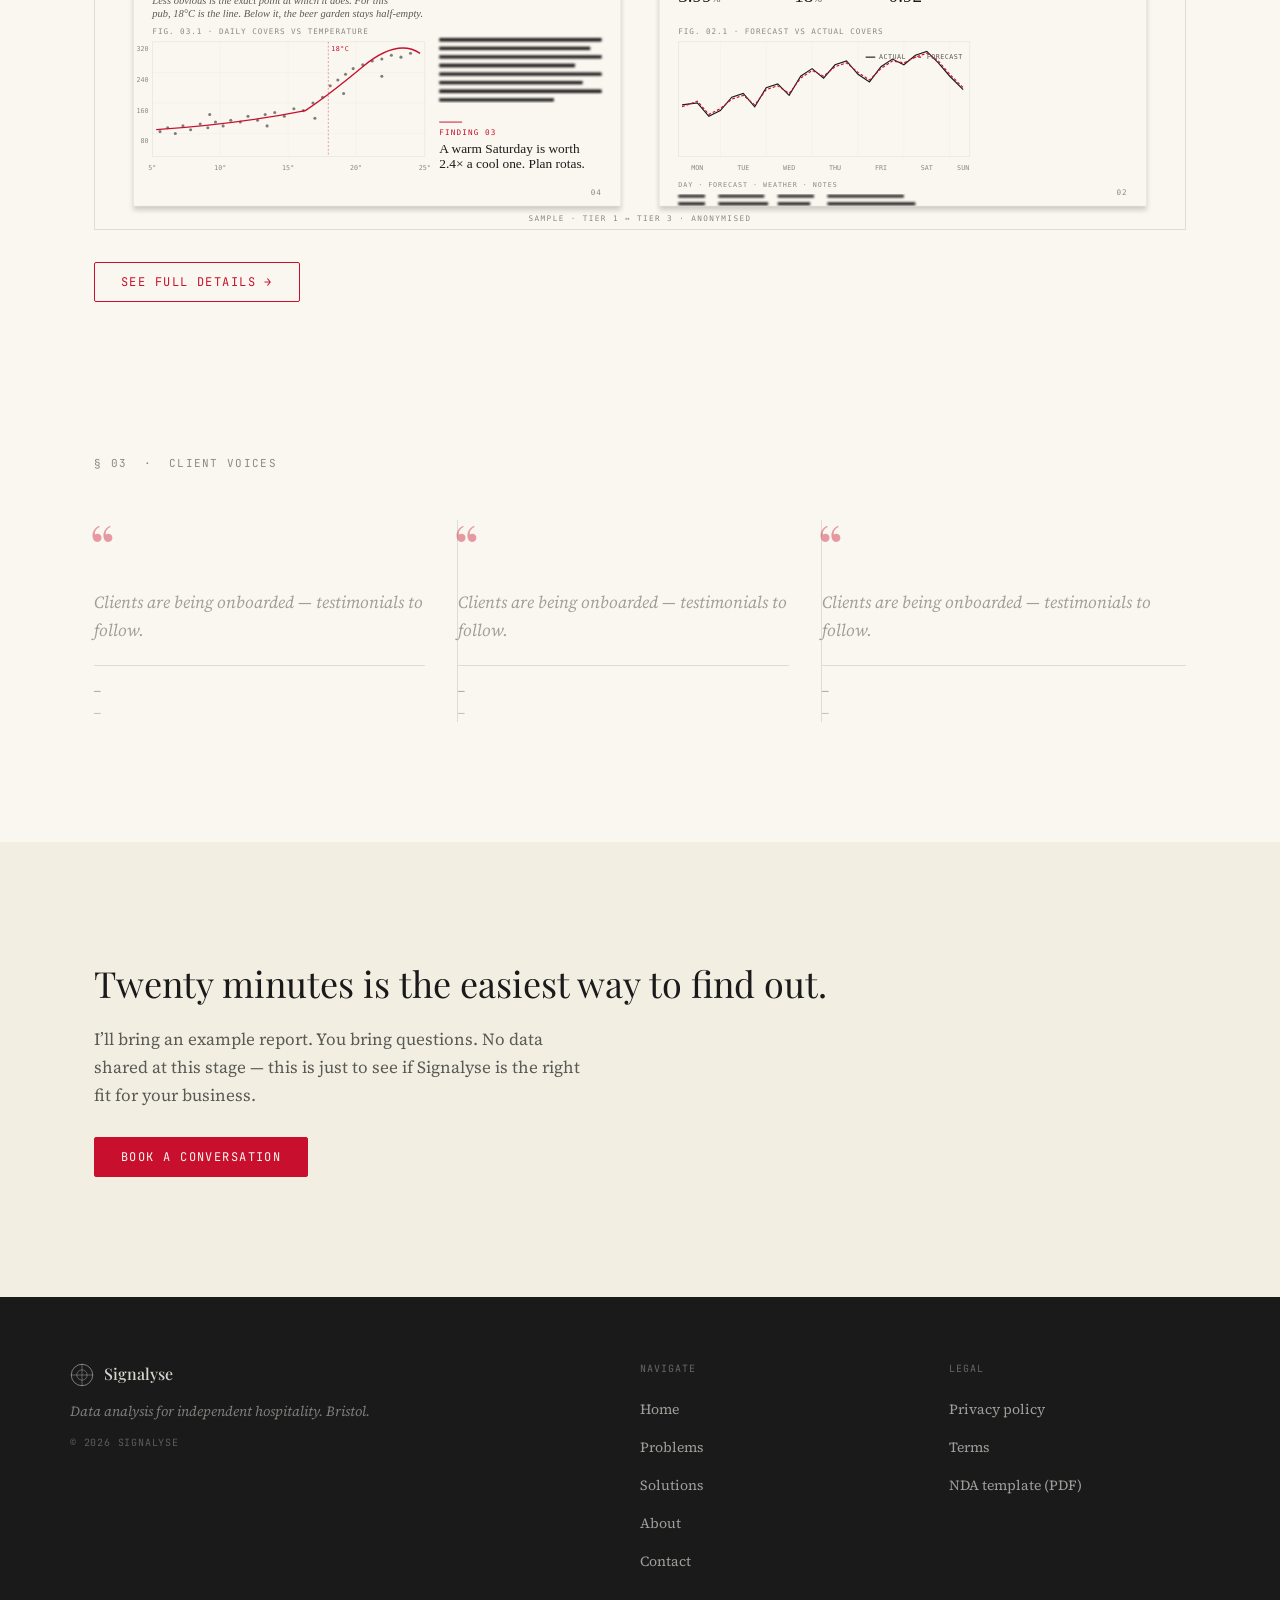
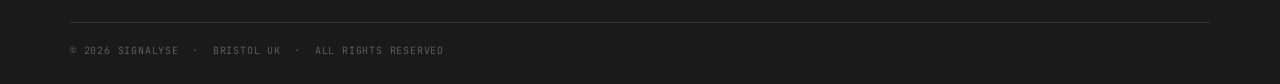
==== commit 2da2c085: "slight wording changes" ====
--- a/index.html
+++ b/index.html
@@ -87,7 +87,6 @@
         <a href="contact.html" class="btn btn-primary">Book a conversation</a>
         <a href="problems.html" class="btn btn-secondary">See an example finding</a>
       </div>
-      <p class="hero-credential">BRISTOL UK</p>
     </div>
 
     <!-- Decorative analytics charts SVG — desktop only -->
@@ -234,7 +233,7 @@
   <div class="container">
     <span class="section-label fade-in">&#9670; LIVE DATA &nbsp;&middot;&nbsp; W/C 26 MAY 2026</span>
     <h2 id="signal-heading" class="fade-in">Bristol, last week.</h2>
-    <p class="lead fade-in">Here is what the data looked like on the streets of Bristol last week &mdash; two open feeds, read together, the way we read data for our clients every week.</p>
+    <p class="lead fade-in">Last week's signals - the signals impacting your business.</p>
 
     <div class="signal-grid">
       <figure class="signal-figure fade-in">
@@ -247,7 +246,7 @@
         <img src="Figures/weather_2026-06-02.svg"
              alt="Temperature chart for Bristol, 27 May to 2 June 2026, showing daily maximum and mean temperatures rising toward 25°C by Saturday"
              loading="lazy">
-        <figcaption class="signal-caption">Met Office temperature data &middot; Bristol</figcaption>
+        <figcaption class="signal-caption">Met Office temperature data &middot; Park Street</figcaption>
       </figure>
     </div>
 
@@ -262,7 +261,7 @@
   <div class="container">
     <span class="section-label fade-in">&sect; 02 &nbsp;&middot;&nbsp; WHERE TO START</span>
     <h2 id="tiers-heading" class="fade-in">Three ways in.</h2>
-    <p class="lead fade-in">Most clients begin with a one-off written report. If it&rsquo;s useful, the standing relationship grows from there. Nothing is locked in.</p>
+    <p class="lead fade-in">Most start with the written report to find hidden trends. A standing relationship monitors trends quaterly. The forecast helps you plan against the future.</p>
 
     <div class="tier-preview-grid fade-in">
 
@@ -289,7 +288,7 @@
         <h3>The Forecast</h3>
         <span class="tier-hover-hint">&#8593; hover to explore</span>
         <div class="tier-expand">
-          <p class="tier-preview-desc">A weekly PDF delivered every Sunday evening &mdash; expected covers, sales, or footfall for the seven days ahead, built from your data and the Met Office forecast.</p>
+          <p class="tier-preview-desc">A weekly PDF for the days ahead, built using external signals and tailored to your business using our AI expertise. Optimise your business decisions.</p>
         </div>
       </div>
 
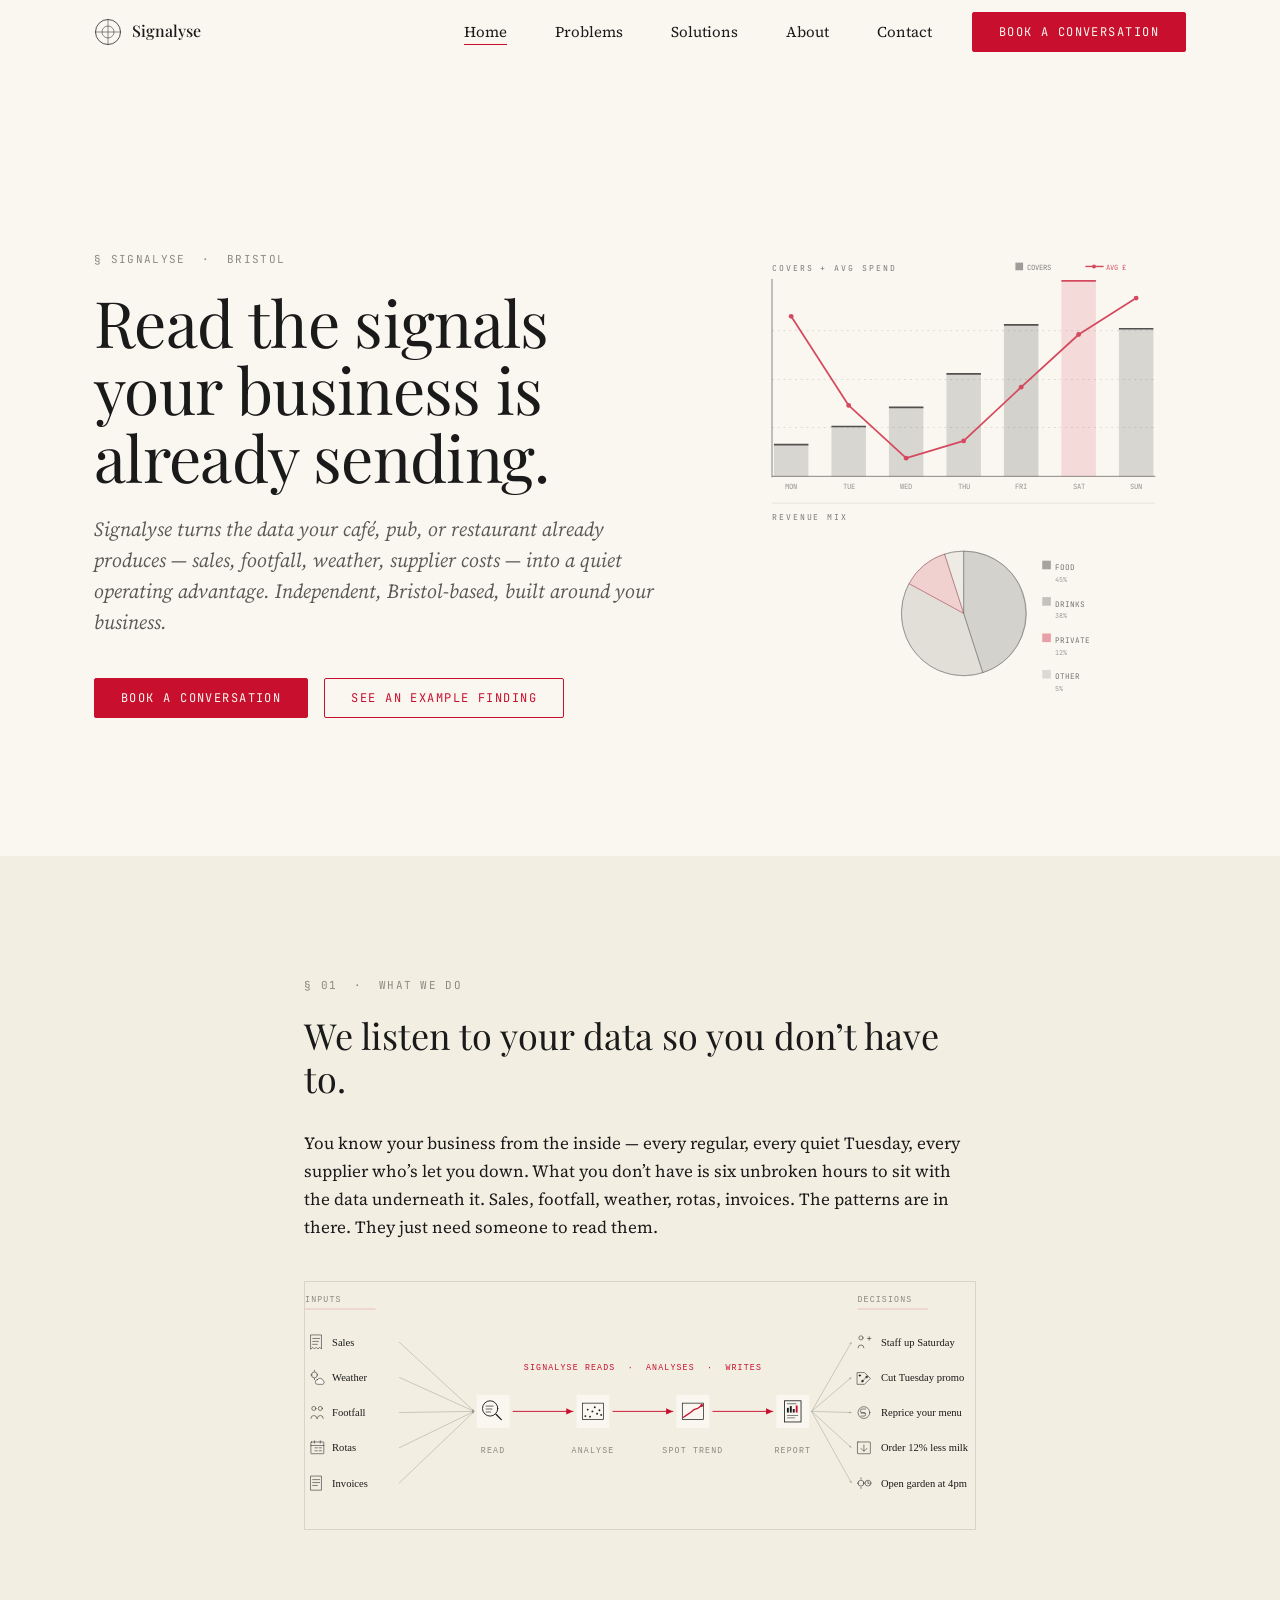
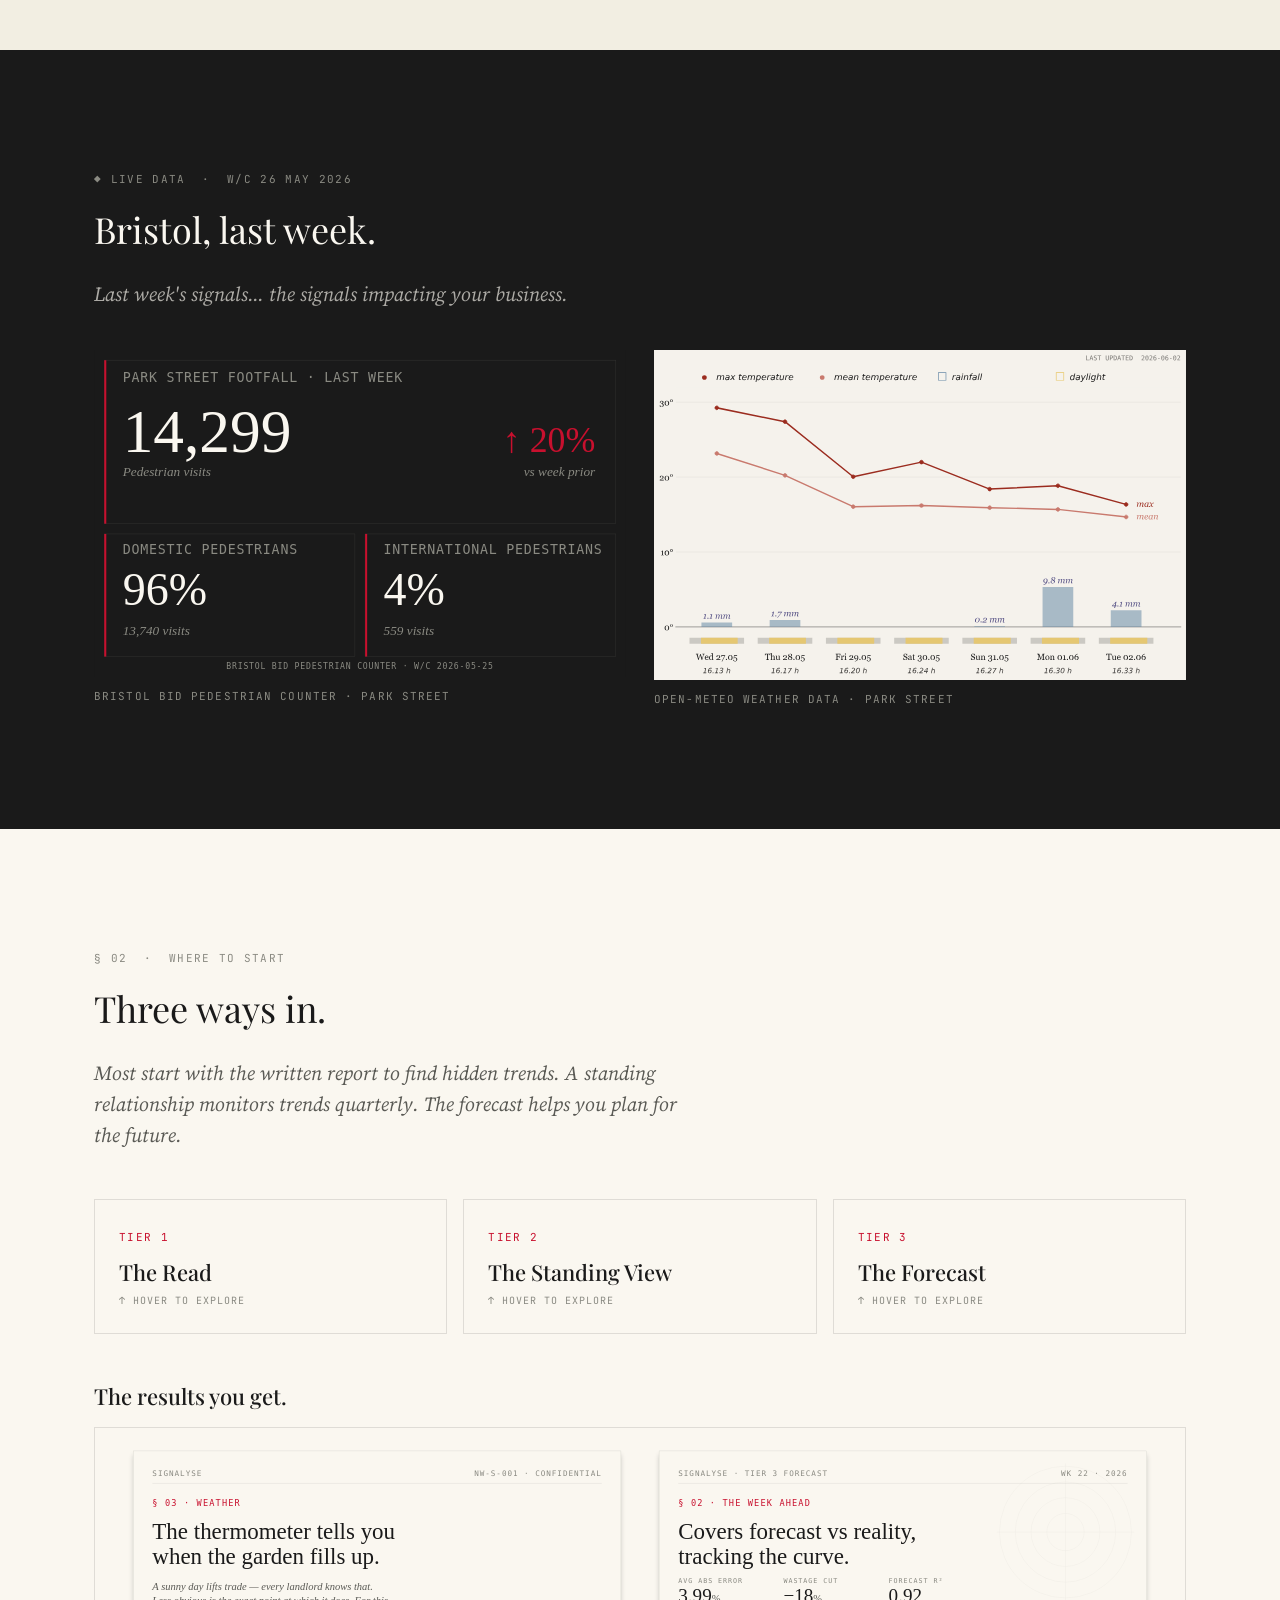
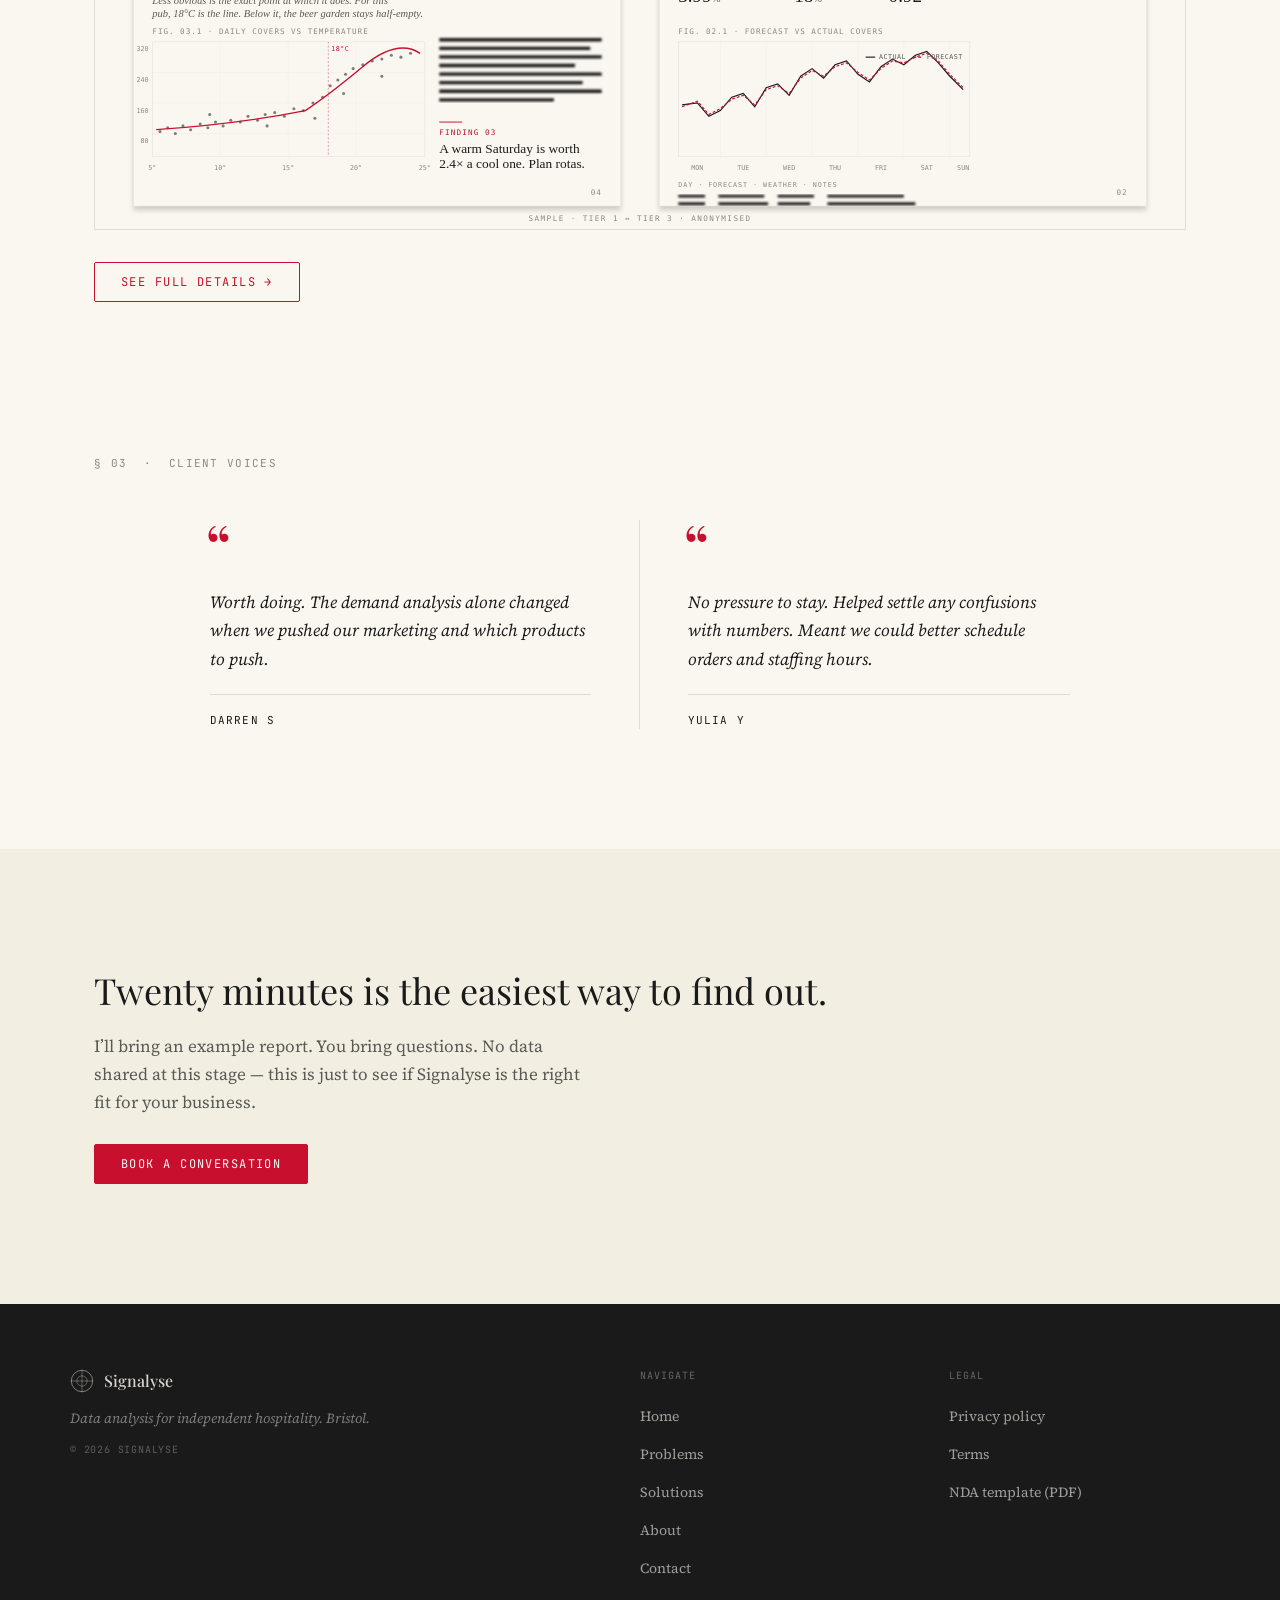
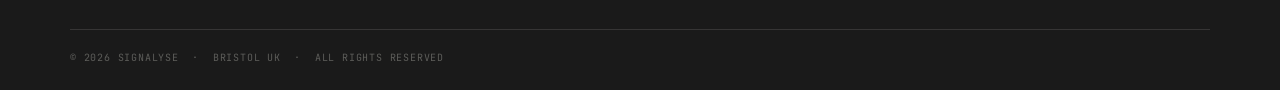
==== commit 2f4ea17f: "Testimonials" ====
--- a/index.html
+++ b/index.html
@@ -233,7 +233,7 @@
   <div class="container">
     <span class="section-label fade-in">&#9670; LIVE DATA &nbsp;&middot;&nbsp; W/C 26 MAY 2026</span>
     <h2 id="signal-heading" class="fade-in">Bristol, last week.</h2>
-    <p class="lead fade-in">Last week's signals - the signals impacting your business.</p>
+    <p class="lead fade-in">Last week's signals... the signals impacting your business.</p>
 
     <div class="signal-grid">
       <figure class="signal-figure fade-in">
@@ -246,7 +246,7 @@
         <img src="Figures/weather_2026-06-02.svg"
              alt="Temperature chart for Bristol, 27 May to 2 June 2026, showing daily maximum and mean temperatures rising toward 25°C by Saturday"
              loading="lazy">
-        <figcaption class="signal-caption">Met Office temperature data &middot; Park Street</figcaption>
+        <figcaption class="signal-caption">Open-Meteo weather data &middot; Park Street</figcaption>
       </figure>
     </div>
 
@@ -261,7 +261,7 @@
   <div class="container">
     <span class="section-label fade-in">&sect; 02 &nbsp;&middot;&nbsp; WHERE TO START</span>
     <h2 id="tiers-heading" class="fade-in">Three ways in.</h2>
-    <p class="lead fade-in">Most start with the written report to find hidden trends. A standing relationship monitors trends quaterly. The forecast helps you plan against the future.</p>
+    <p class="lead fade-in">Most start with the written report to find hidden trends. A standing relationship monitors trends quarterly. The forecast helps you plan for the future.</p>
 
     <div class="tier-preview-grid fade-in">
 
@@ -332,33 +332,21 @@
     <div class="testimonials-grid">
 
       <article class="testimonial fade-in">
-        <span class="testimonial-mark" aria-hidden="true" style="opacity:0.4">&ldquo;</span>
-        <blockquote class="testimonial-quote" style="opacity:0.4">
-          <p><em>Clients are being onboarded &mdash; testimonials to follow.</em></p>
+        <span class="testimonial-mark" aria-hidden="true">&ldquo;</span>
+        <blockquote class="testimonial-quote">
+          <p>Worth doing. The demand analysis alone changed when we pushed our marketing and which products to push.</p>
         </blockquote>
         <hr class="testimonial-rule" aria-hidden="true">
-        <span class="testimonial-name" style="opacity:0.4">&mdash;</span>
-        <span class="testimonial-role" style="opacity:0.4">&mdash;</span>
+        <span class="testimonial-name">Darren S</span>
       </article>
 
       <article class="testimonial fade-in">
-        <span class="testimonial-mark" aria-hidden="true" style="opacity:0.4">&ldquo;</span>
-        <blockquote class="testimonial-quote" style="opacity:0.4">
-          <p><em>Clients are being onboarded &mdash; testimonials to follow.</em></p>
+        <span class="testimonial-mark" aria-hidden="true">&ldquo;</span>
+        <blockquote class="testimonial-quote">
+          <p>No pressure to stay. Helped settle any confusions with numbers. Meant we could better schedule orders and staffing hours.</p>
         </blockquote>
         <hr class="testimonial-rule" aria-hidden="true">
-        <span class="testimonial-name" style="opacity:0.4">&mdash;</span>
-        <span class="testimonial-role" style="opacity:0.4">&mdash;</span>
-      </article>
-
-      <article class="testimonial fade-in">
-        <span class="testimonial-mark" aria-hidden="true" style="opacity:0.4">&ldquo;</span>
-        <blockquote class="testimonial-quote" style="opacity:0.4">
-          <p><em>Clients are being onboarded &mdash; testimonials to follow.</em></p>
-        </blockquote>
-        <hr class="testimonial-rule" aria-hidden="true">
-        <span class="testimonial-name" style="opacity:0.4">&mdash;</span>
-        <span class="testimonial-role" style="opacity:0.4">&mdash;</span>
+        <span class="testimonial-name">Yulia Y</span>
       </article>
 
     </div>
--- a/styles.css
+++ b/styles.css
@@ -1133,12 +1133,12 @@
 
   .footer-grid { grid-template-columns: 2fr 1fr 1fr; gap: 48px; }
 
-  .testimonials-grid { grid-template-columns: repeat(3, 1fr); gap: 0; }
+  .testimonials-grid { grid-template-columns: repeat(2, 1fr); gap: 0; max-width: 860px; margin-left: auto; margin-right: auto; }
   .testimonial {
-    padding-right: 32px;
+    padding-right: 48px;
     border-right: 0.5px solid var(--rule);
   }
-  .testimonial:last-child { border-right: none; padding-right: 0; }
+  .testimonial:last-child { border-right: none; padding-right: 0; padding-left: 48px; }
 
   .question-grid { grid-template-columns: repeat(2, 1fr); }
   .question-card { padding: 48px 40px 48px 0; border-top: 0.5px solid var(--rule); border-bottom: none; }
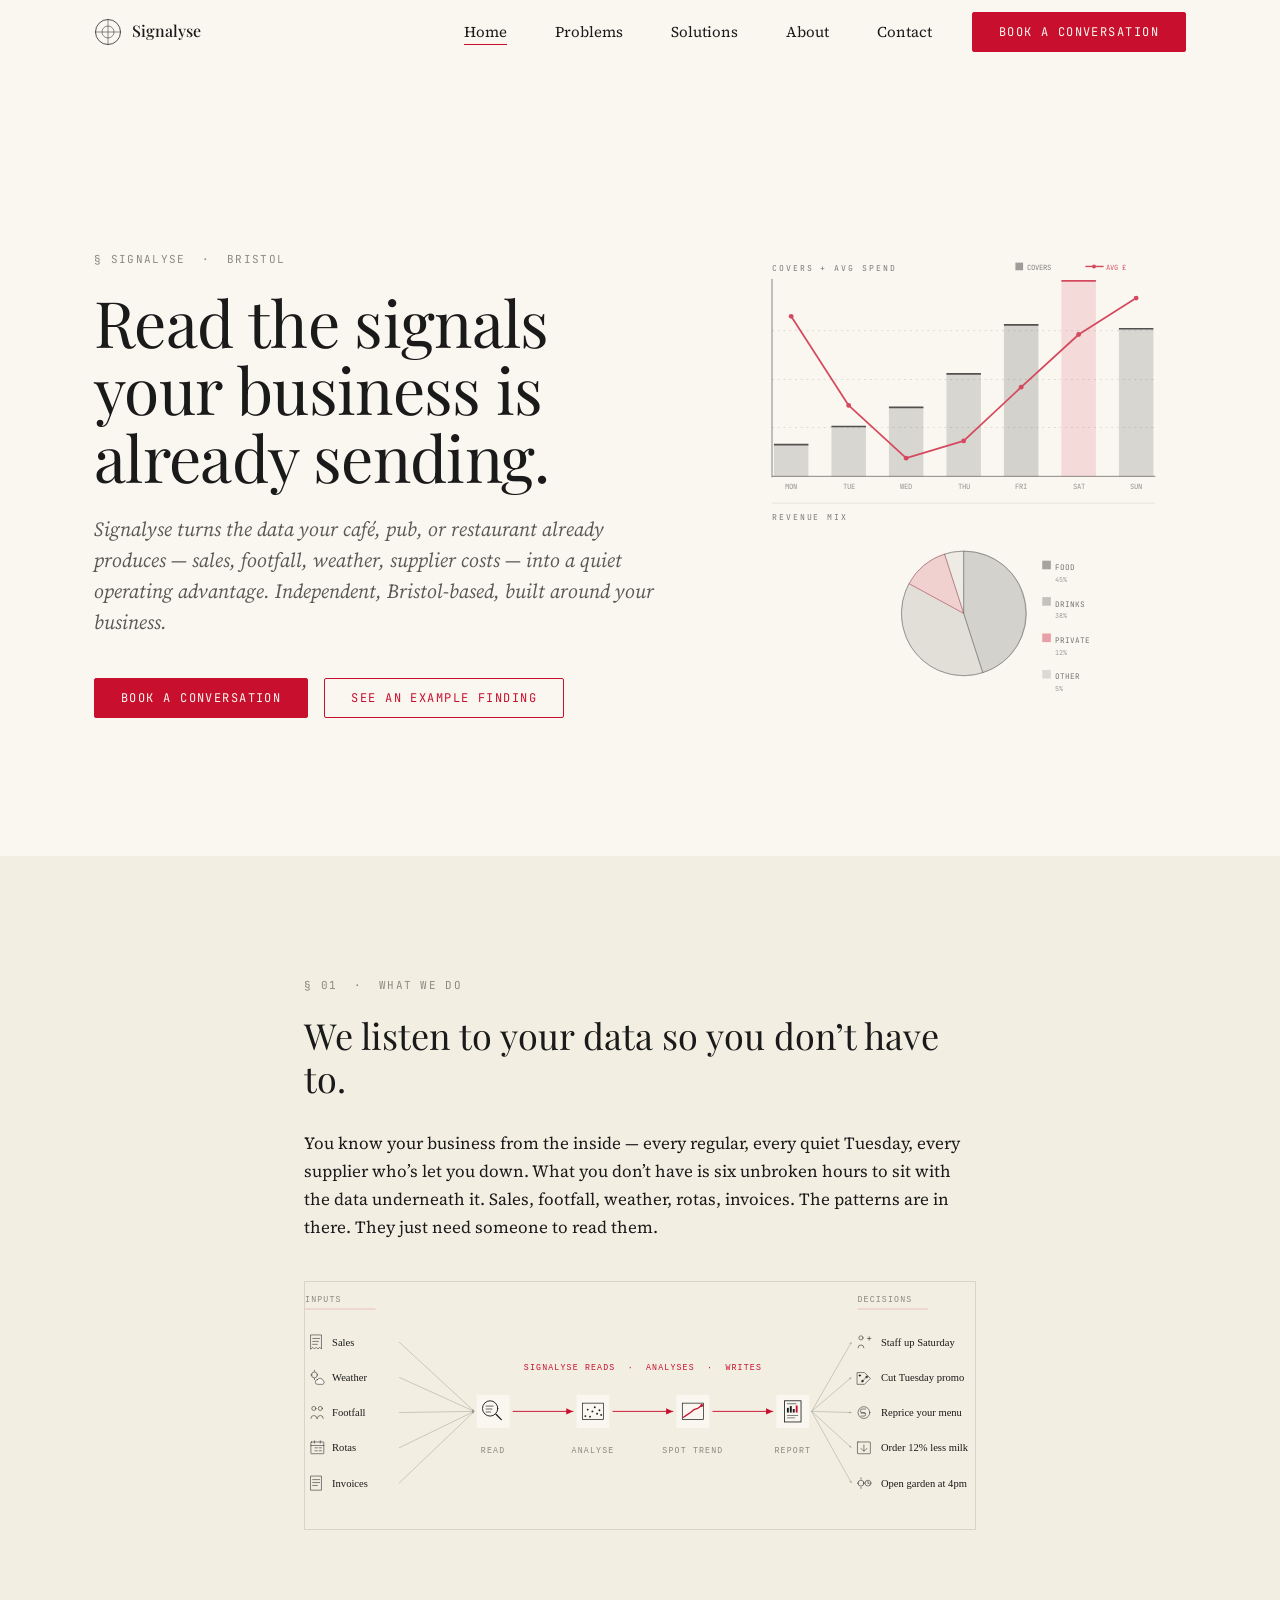
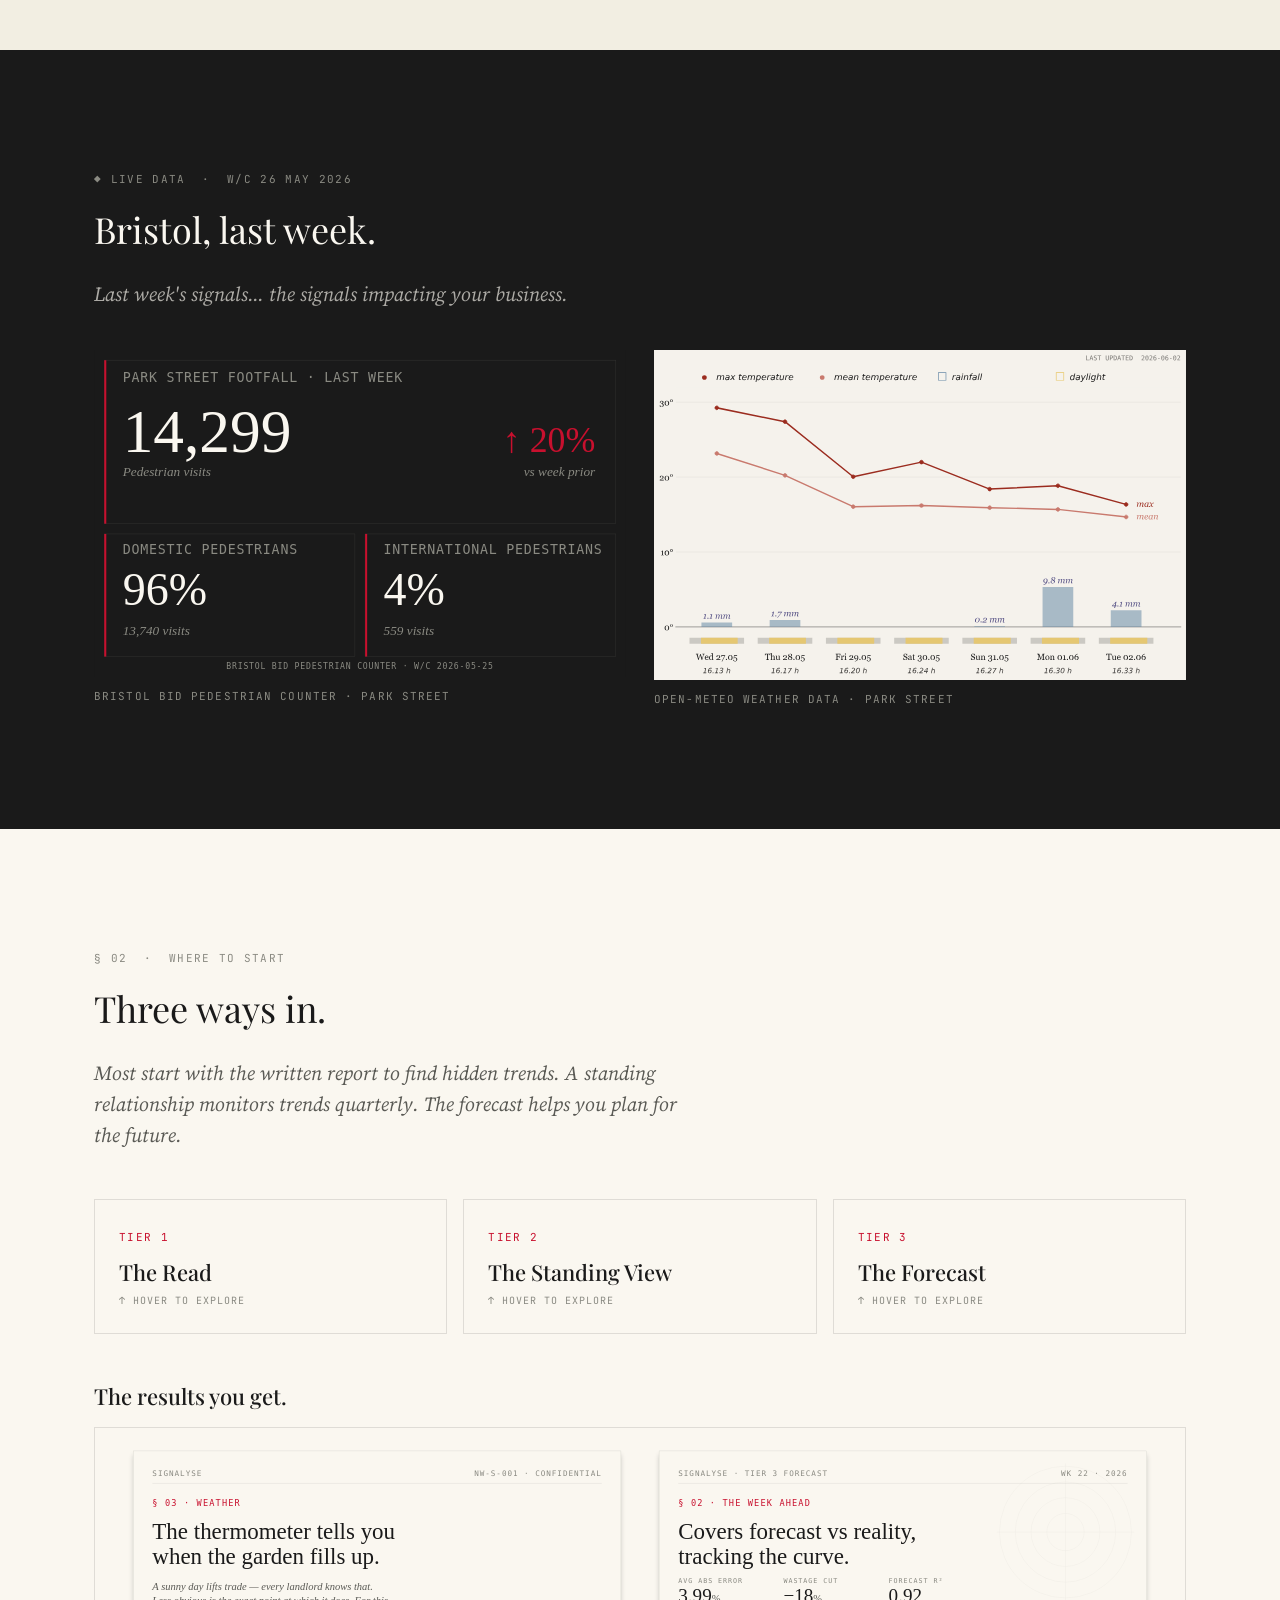
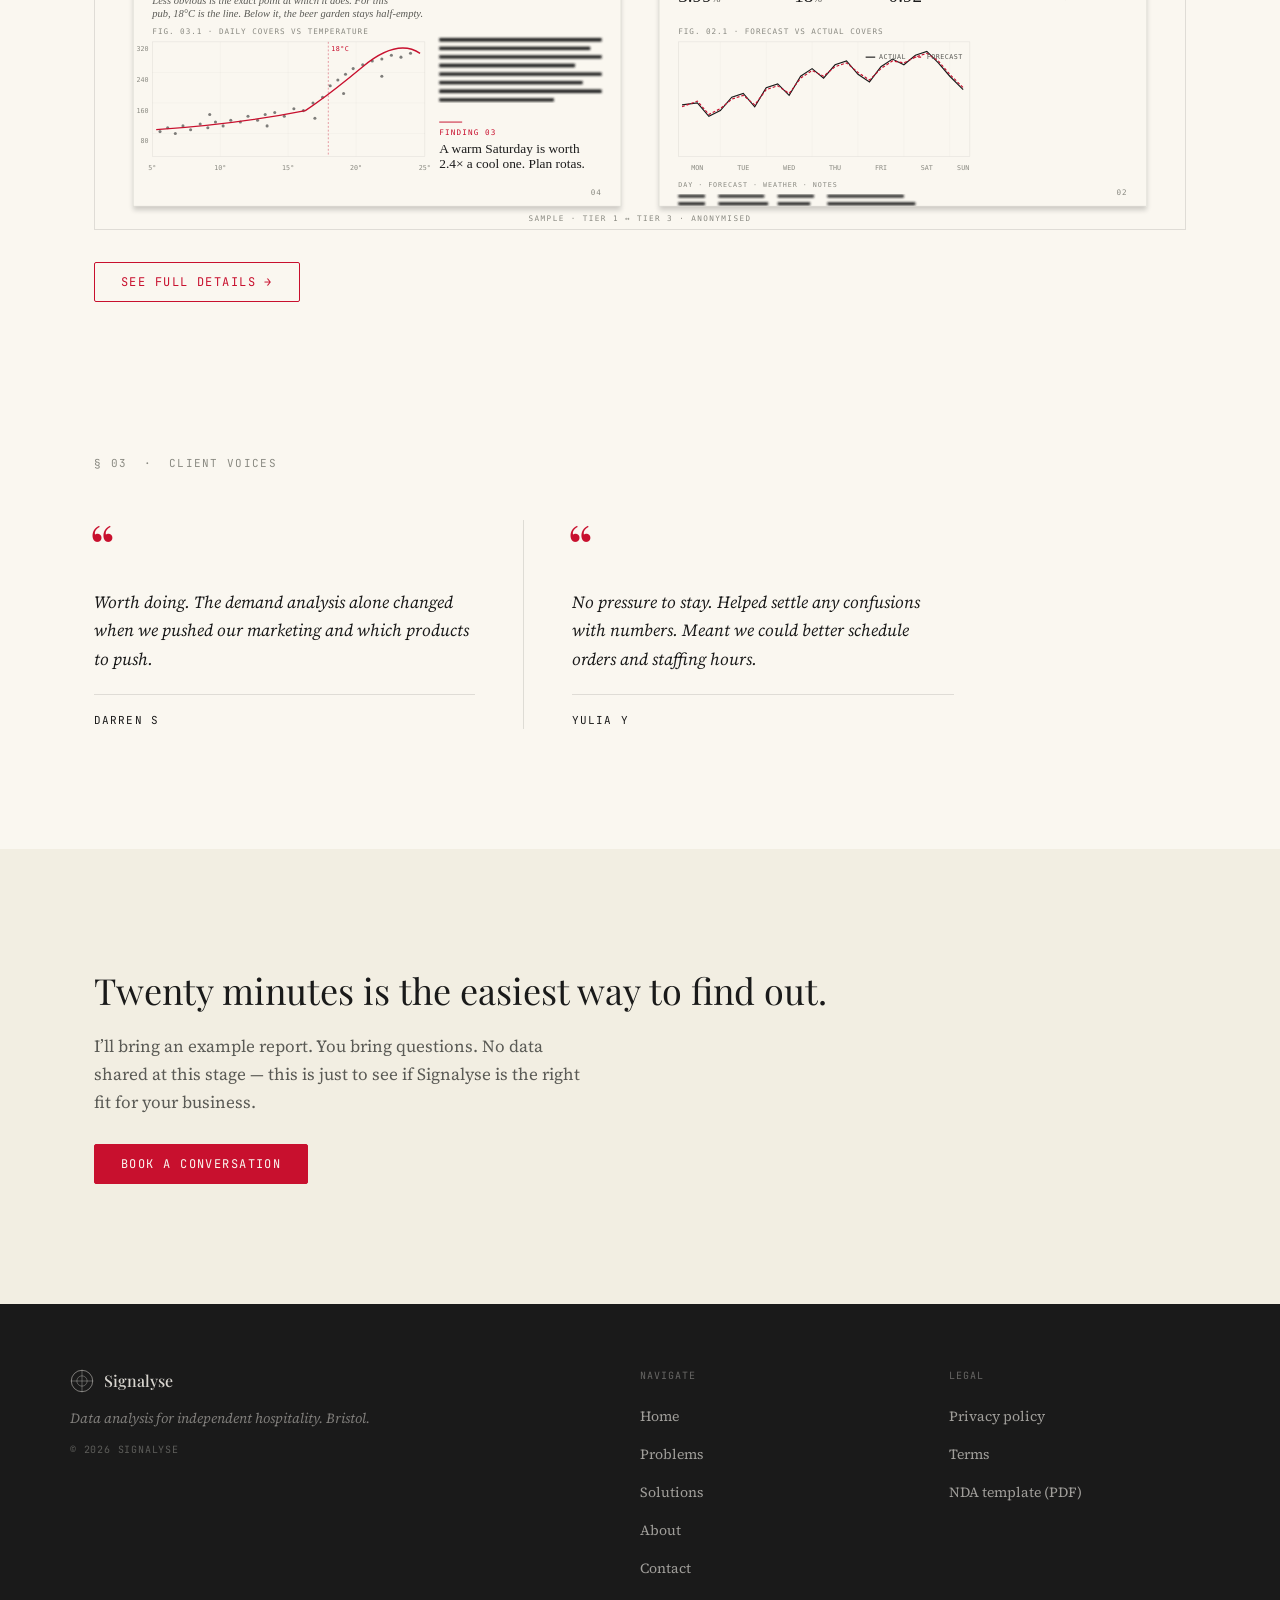
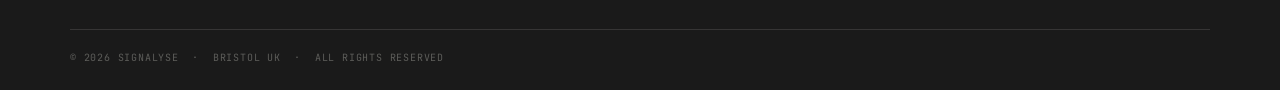
==== commit 8bce99c1: "cache-bust styles.css and main.js (?v=4) across all pages" ====
--- a/index.html
+++ b/index.html
@@ -14,7 +14,7 @@
   <link rel="preconnect" href="https://fonts.googleapis.com">
   <link rel="preconnect" href="https://fonts.gstatic.com" crossorigin>
   <link href="https://fonts.googleapis.com/css2?family=JetBrains+Mono:wght@400&family=Playfair+Display:wght@400;500&family=Source+Serif+4:ital,opsz,wght@0,8..60,400;0,8..60,500;1,8..60,400&display=swap" rel="stylesheet">
-  <link rel="stylesheet" href="styles.css?v=3">
+  <link rel="stylesheet" href="styles.css?v=4">
 </head>
 <body class="page-body">
 
@@ -327,7 +327,7 @@
      ============================================================ -->
 <section aria-labelledby="testimonials-heading" style="padding-top:2rem">
   <div class="container">
-    <span class="section-label">&sect; 03 &nbsp;&middot;&nbsp; CLIENT VOICES</span>
+    <span class="section-label" id="testimonials-heading">&sect; 03 &nbsp;&middot;&nbsp; CLIENT VOICES</span>
 
     <div class="testimonials-grid">
 
@@ -416,6 +416,7 @@
 </footer>
 
 
-<script src="main.js"></script>
+<script src="main.js?v=4"></script>
 </body>
 </html>
+ 
--- a/styles.css
+++ b/styles.css
@@ -575,6 +575,10 @@
   margin-top: 48px;
 }
 
+.testimonial {
+  display: flex;
+  flex-direction: column;
+}
 .testimonial-mark {
   font-family: var(--font-display);
   font-size: 64px;
@@ -590,7 +594,7 @@
   line-height: 1.7;
   margin-bottom: 20px;
 }
-.testimonial hr { height: 0.5px; background: var(--rule); border: none; margin-bottom: 16px; }
+.testimonial hr { height: 0.5px; background: var(--rule); border: none; margin-top: auto; margin-bottom: 16px; }
 .testimonial-name {
   font-family: var(--font-mono);
   font-size: 11px;
@@ -1133,7 +1137,7 @@
 
   .footer-grid { grid-template-columns: 2fr 1fr 1fr; gap: 48px; }
 
-  .testimonials-grid { grid-template-columns: repeat(2, 1fr); gap: 0; max-width: 860px; margin-left: auto; margin-right: auto; }
+  .testimonials-grid { grid-template-columns: repeat(2, 1fr); gap: 0; max-width: 860px; margin-left: 0; margin-right: auto; }
   .testimonial {
     padding-right: 48px;
     border-right: 0.5px solid var(--rule);
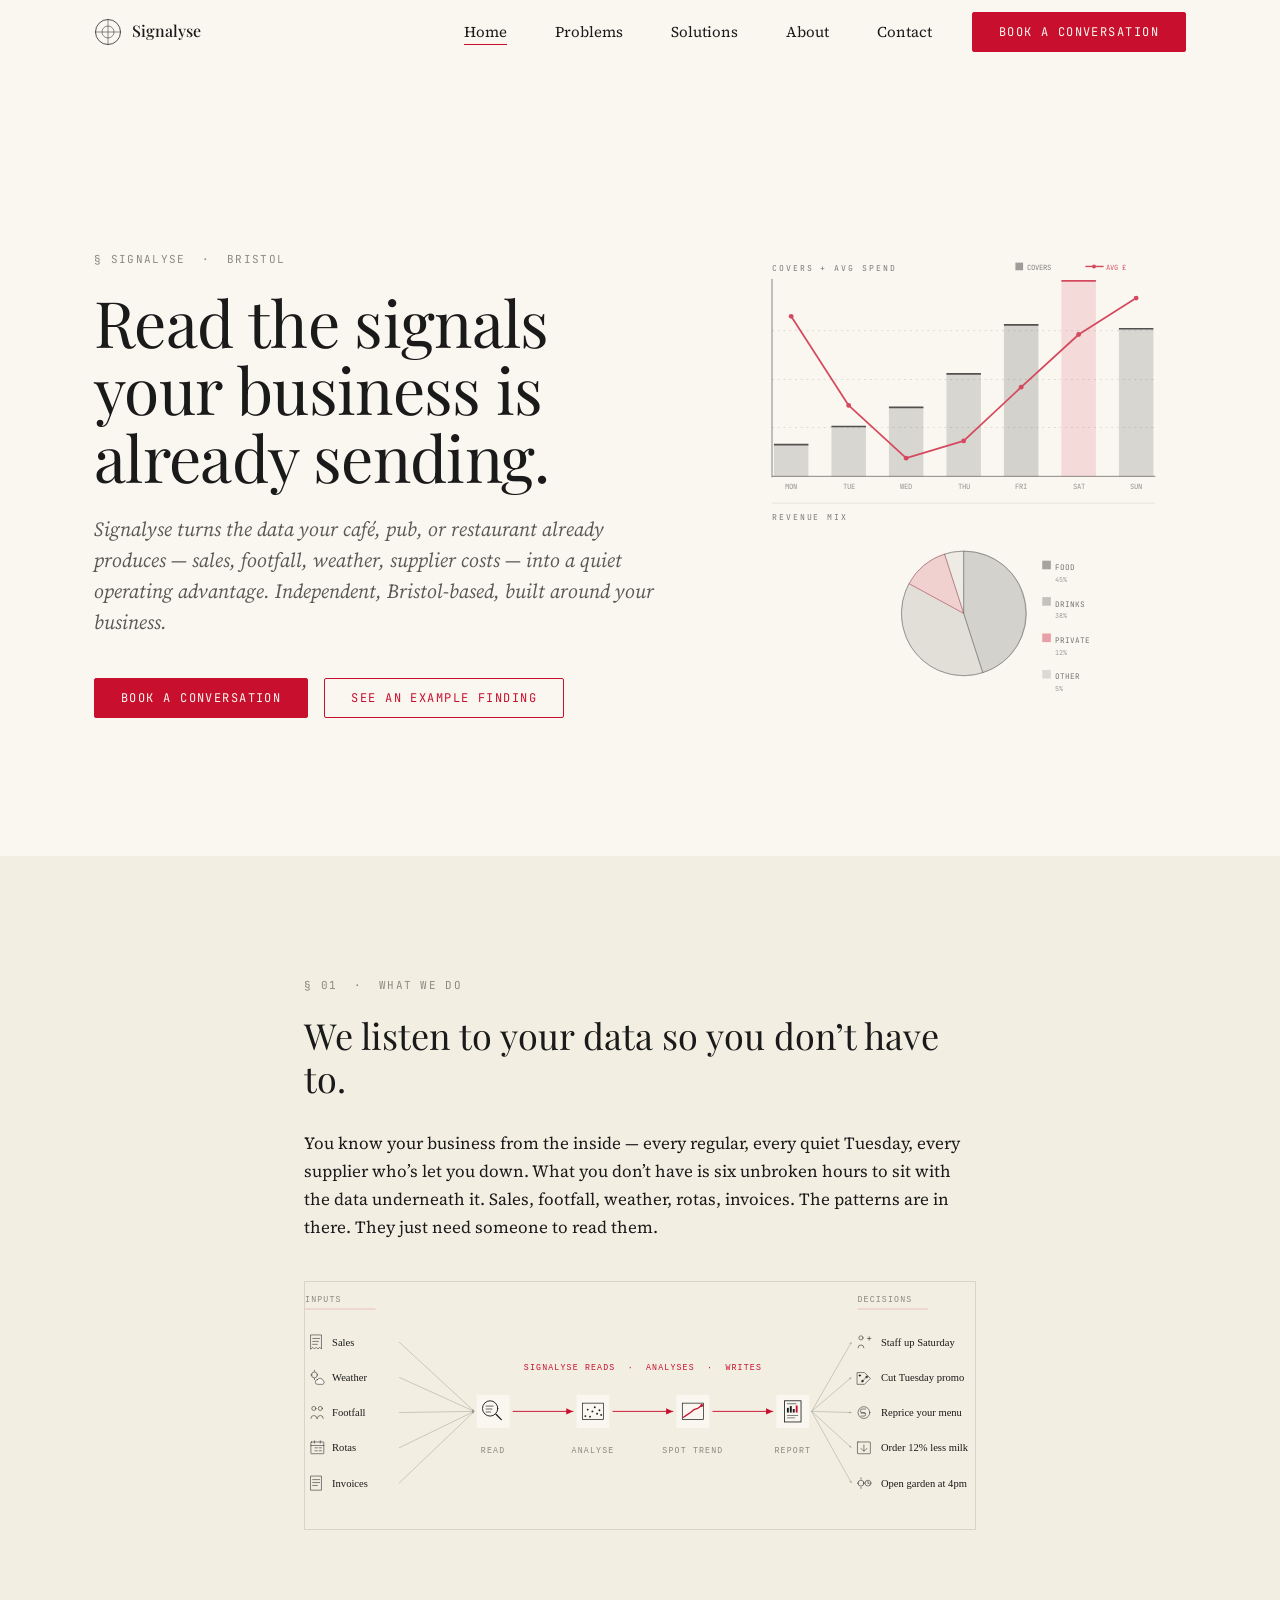
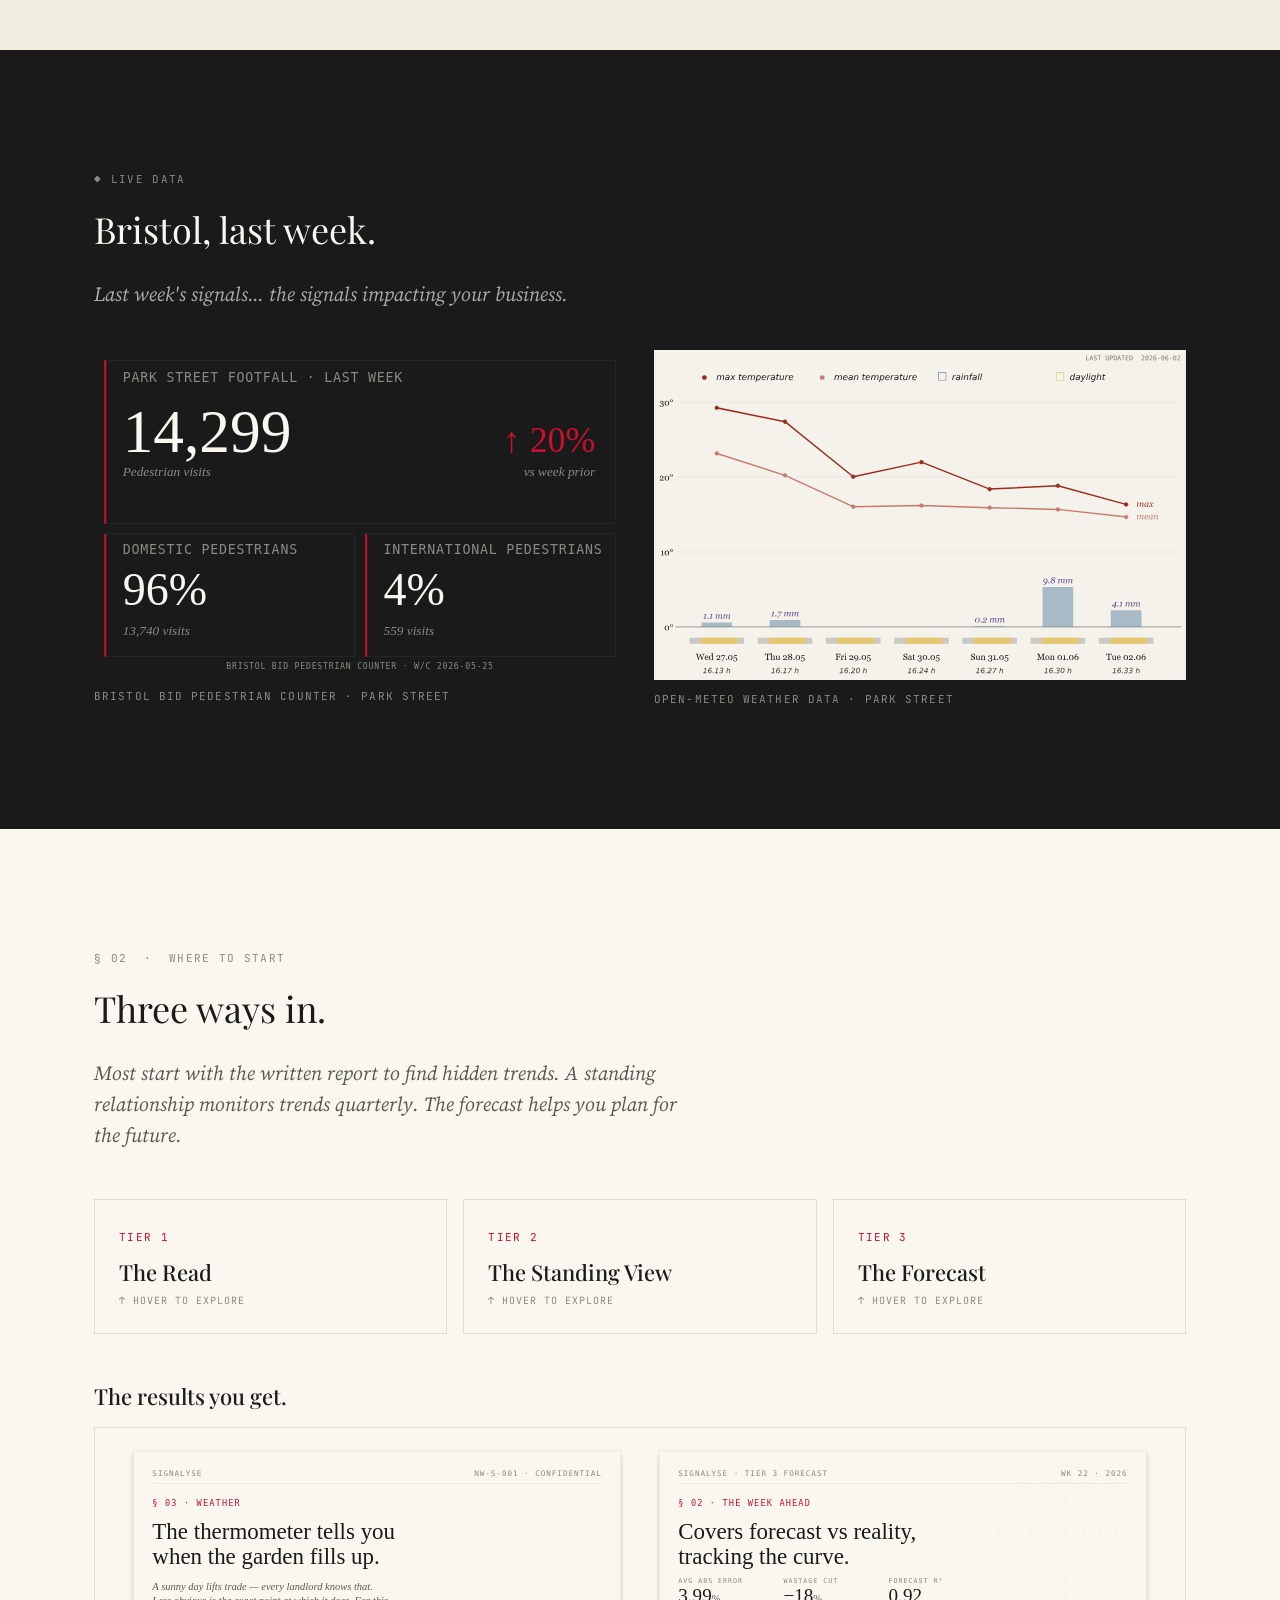
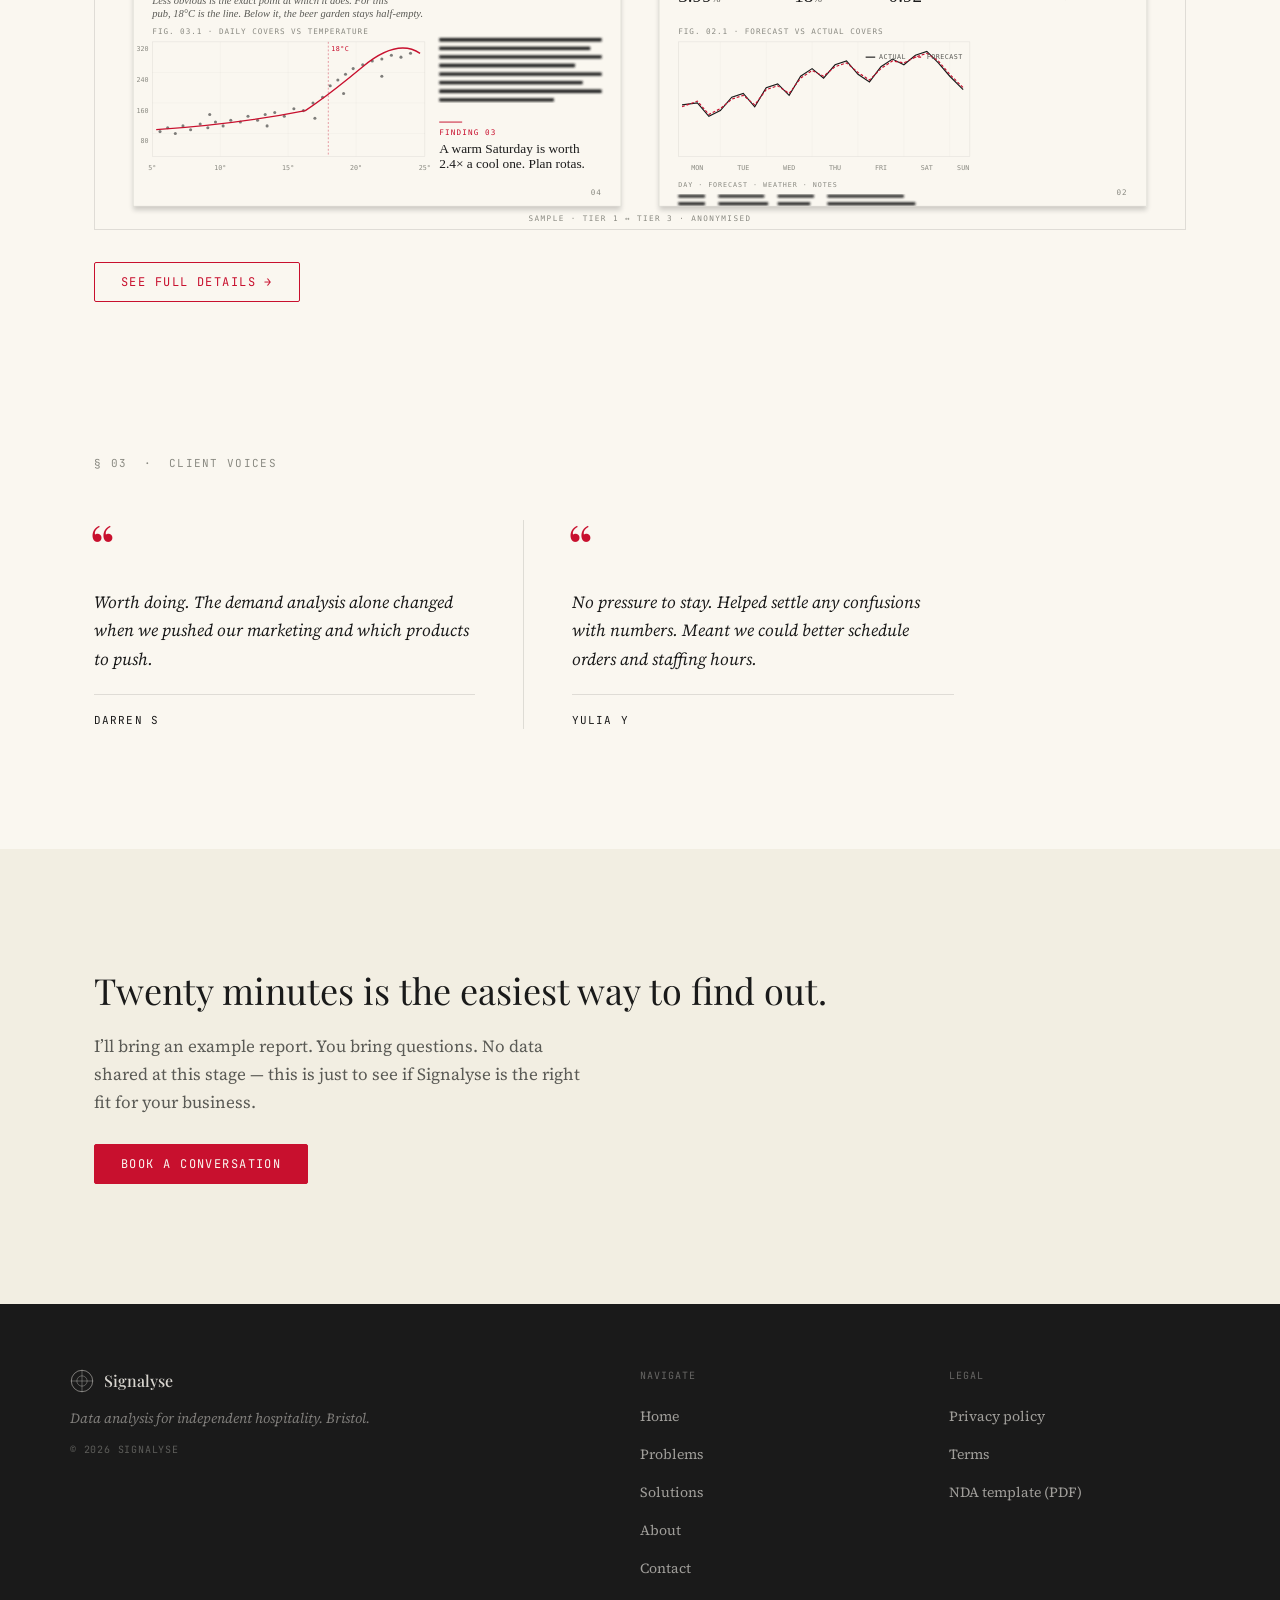
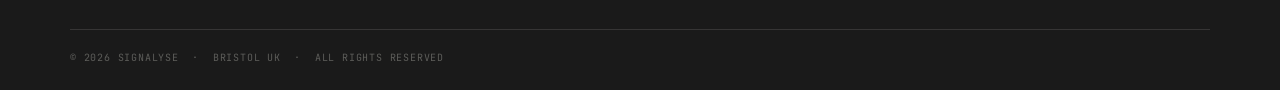
==== commit 0cec2874: "pic update" ====
--- a/index.html
+++ b/index.html
@@ -231,7 +231,7 @@
      ============================================================ -->
 <section aria-labelledby="signal-heading" class="section-signal">
   <div class="container">
-    <span class="section-label fade-in">&#9670; LIVE DATA &nbsp;&middot;&nbsp; W/C 26 MAY 2026</span>
+    <span class="section-label fade-in">&#9670; LIVE DATA </span>
     <h2 id="signal-heading" class="fade-in">Bristol, last week.</h2>
     <p class="lead fade-in">Last week's signals... the signals impacting your business.</p>
 
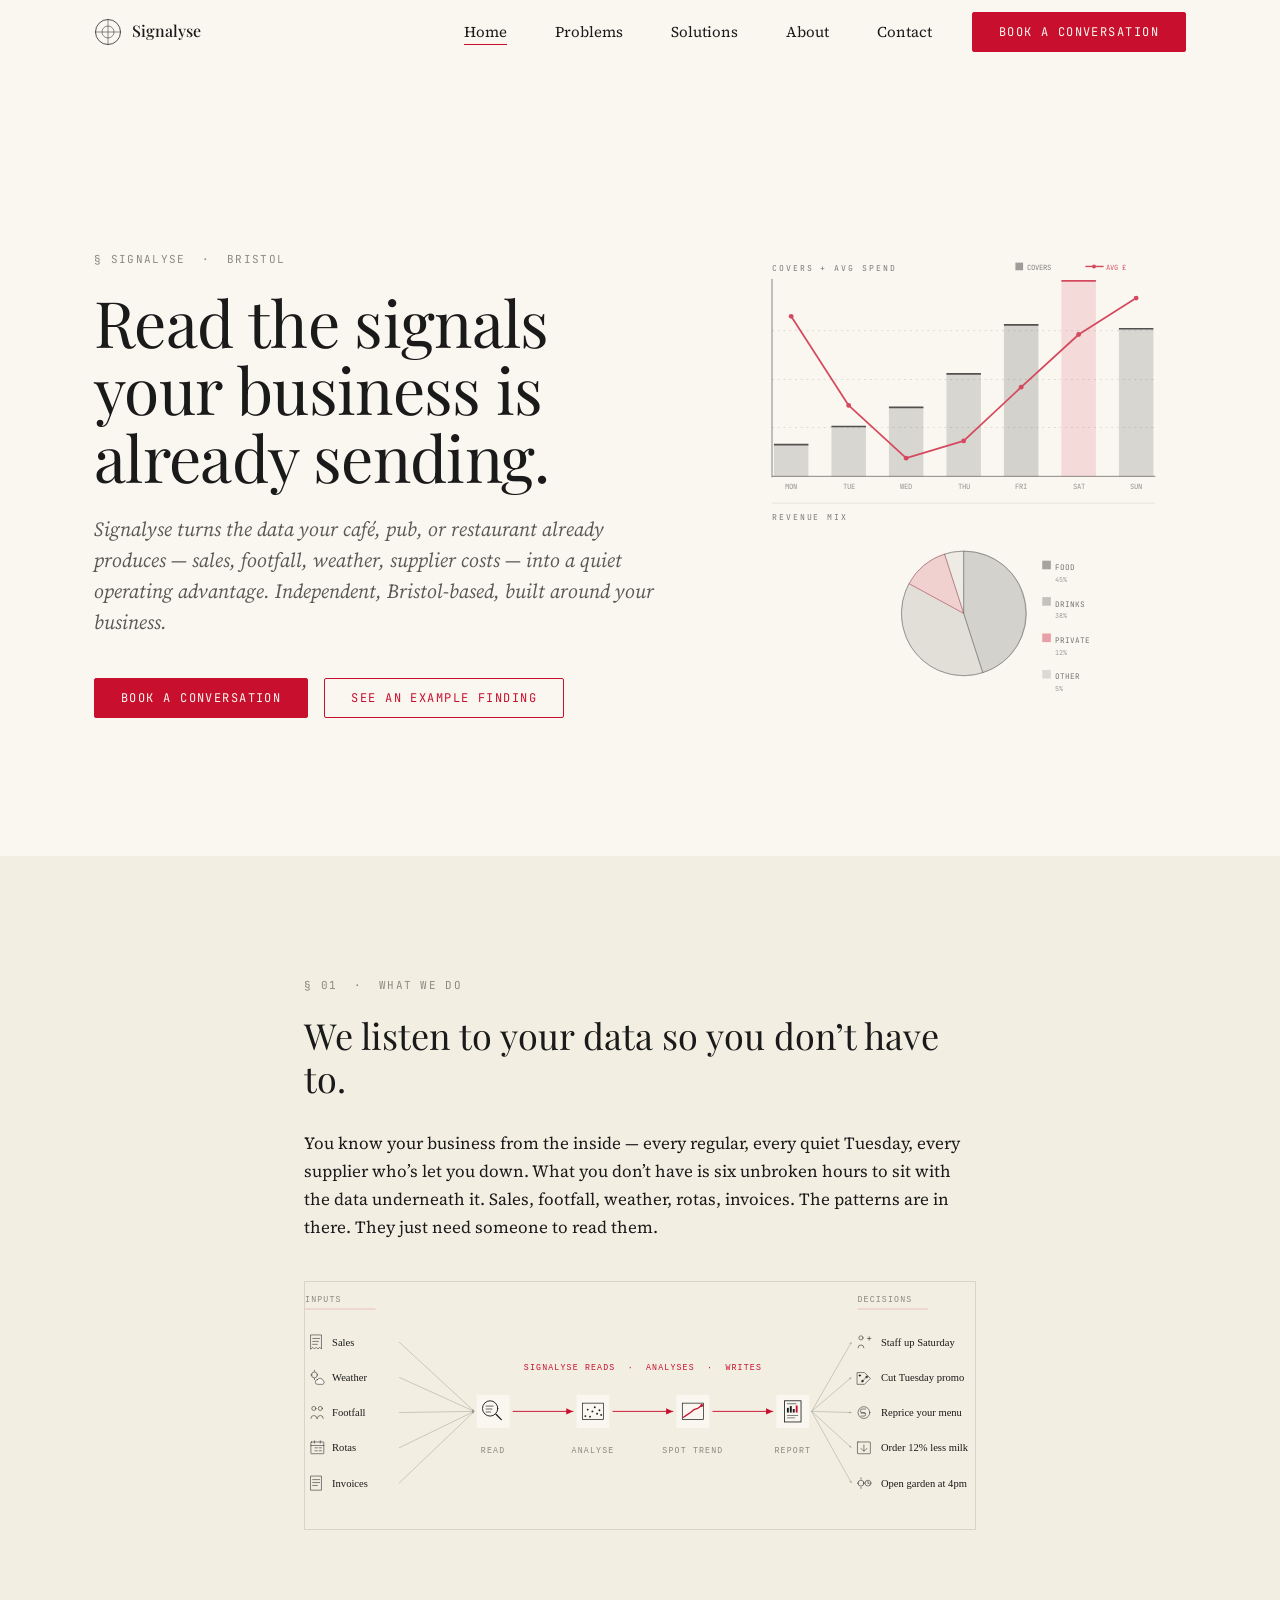
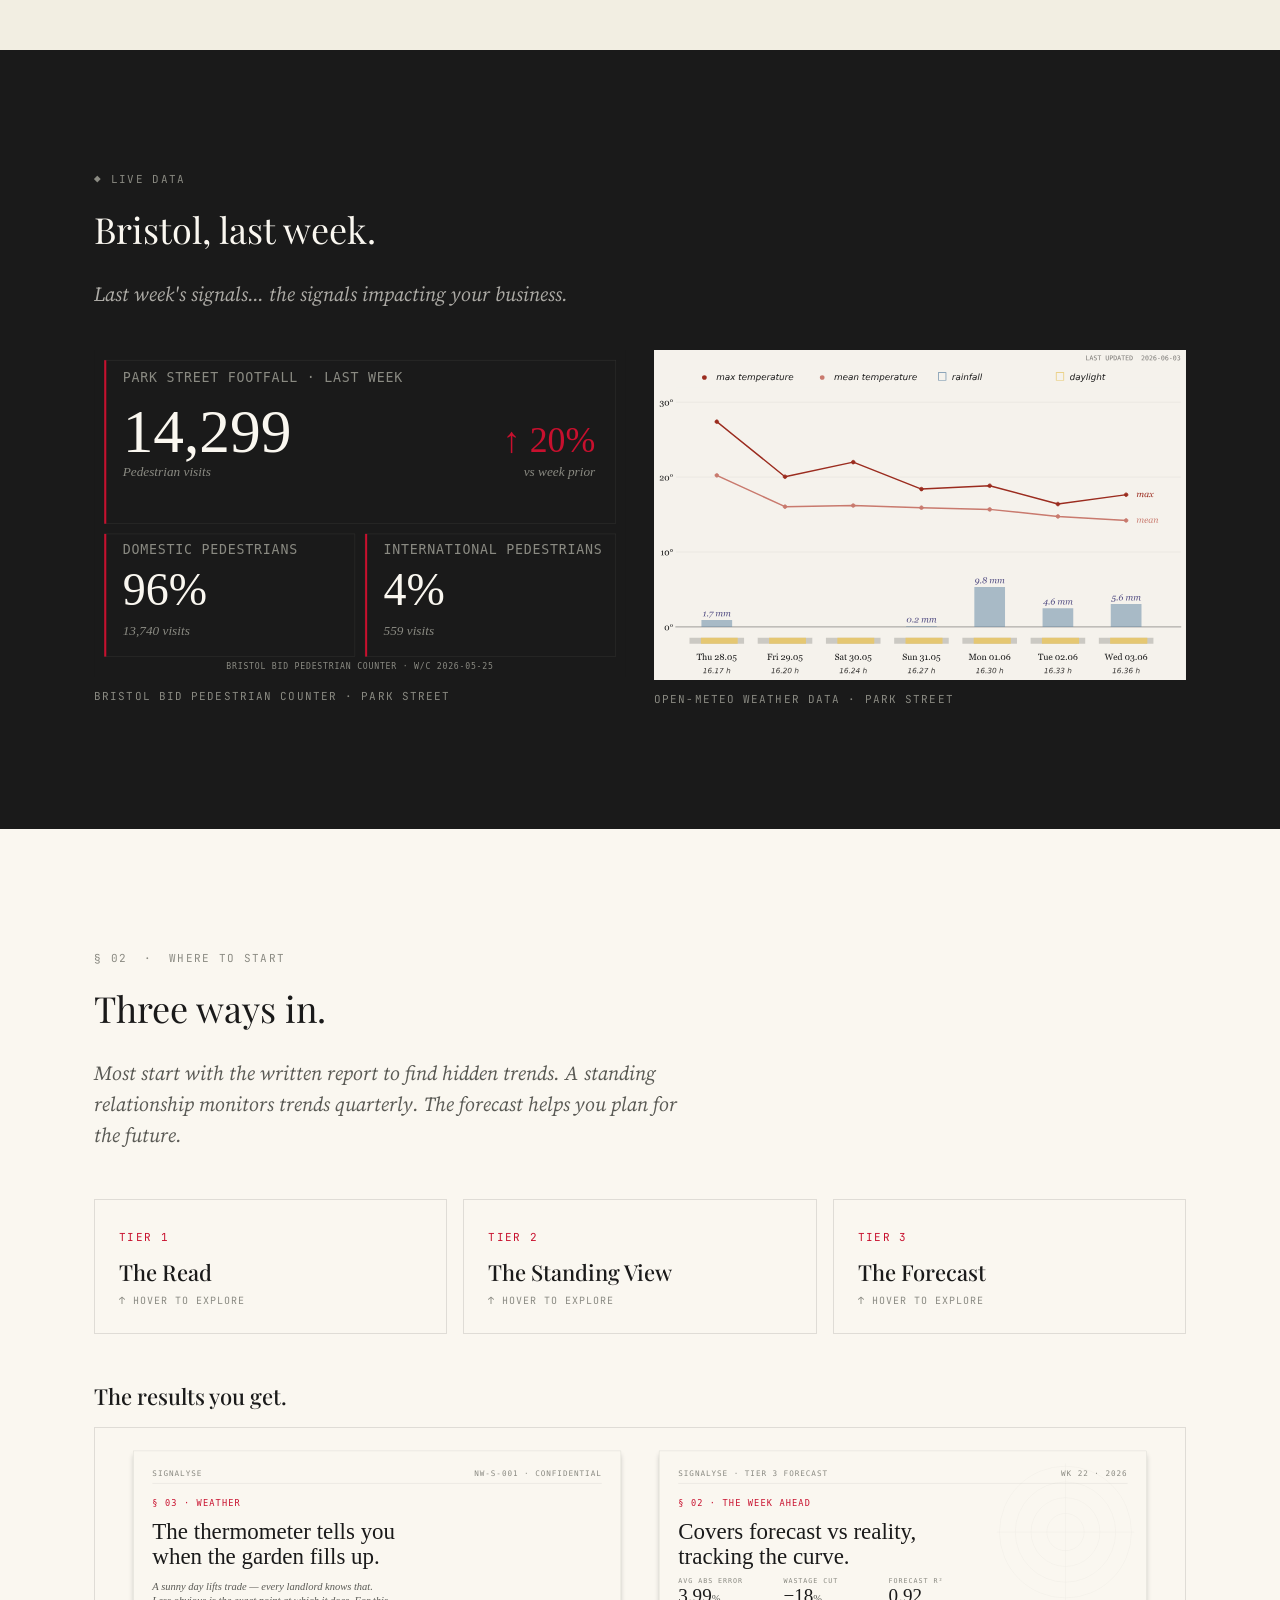
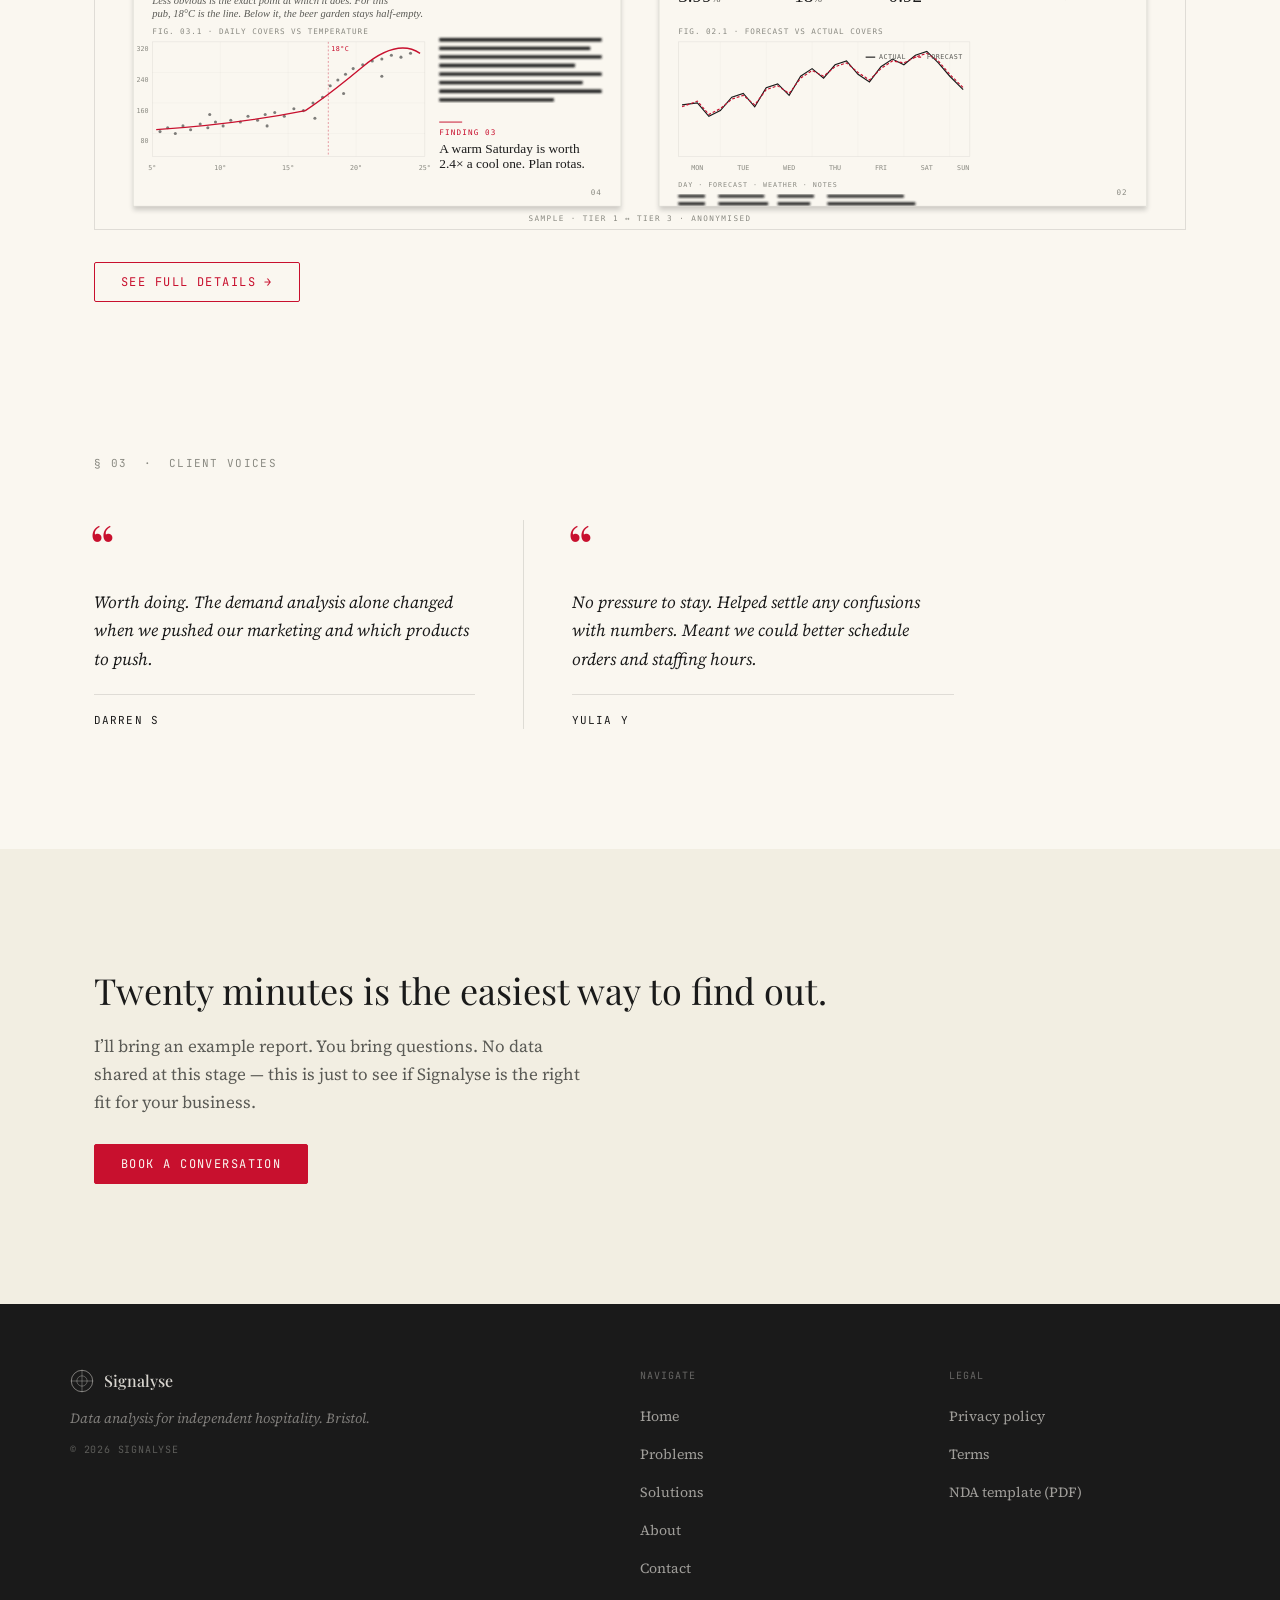
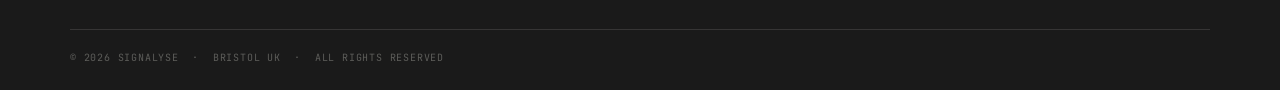
==== commit 7eeba3b8: "pic filepath" ====
--- a/index.html
+++ b/index.html
@@ -237,13 +237,13 @@
 
     <div class="signal-grid">
       <figure class="signal-figure fade-in">
-        <img src="Figures/footfall_2026-06-02.svg"
+        <img src="Figures/footfall.svg"
              alt="Park Street footfall dashboard: 14,299 pedestrian visits for the week of 26 May 2026, up 20% on the prior week — 96% domestic, 4% international"
              loading="lazy">
         <figcaption class="signal-caption">Bristol BID pedestrian counter &middot; Park Street</figcaption>
       </figure>
       <figure class="signal-figure fade-in">
-        <img src="Figures/weather_2026-06-02.svg"
+        <img src="Figures/weather.svg"
              alt="Temperature chart for Bristol, 27 May to 2 June 2026, showing daily maximum and mean temperatures rising toward 25°C by Saturday"
              loading="lazy">
         <figcaption class="signal-caption">Open-Meteo weather data &middot; Park Street</figcaption>
